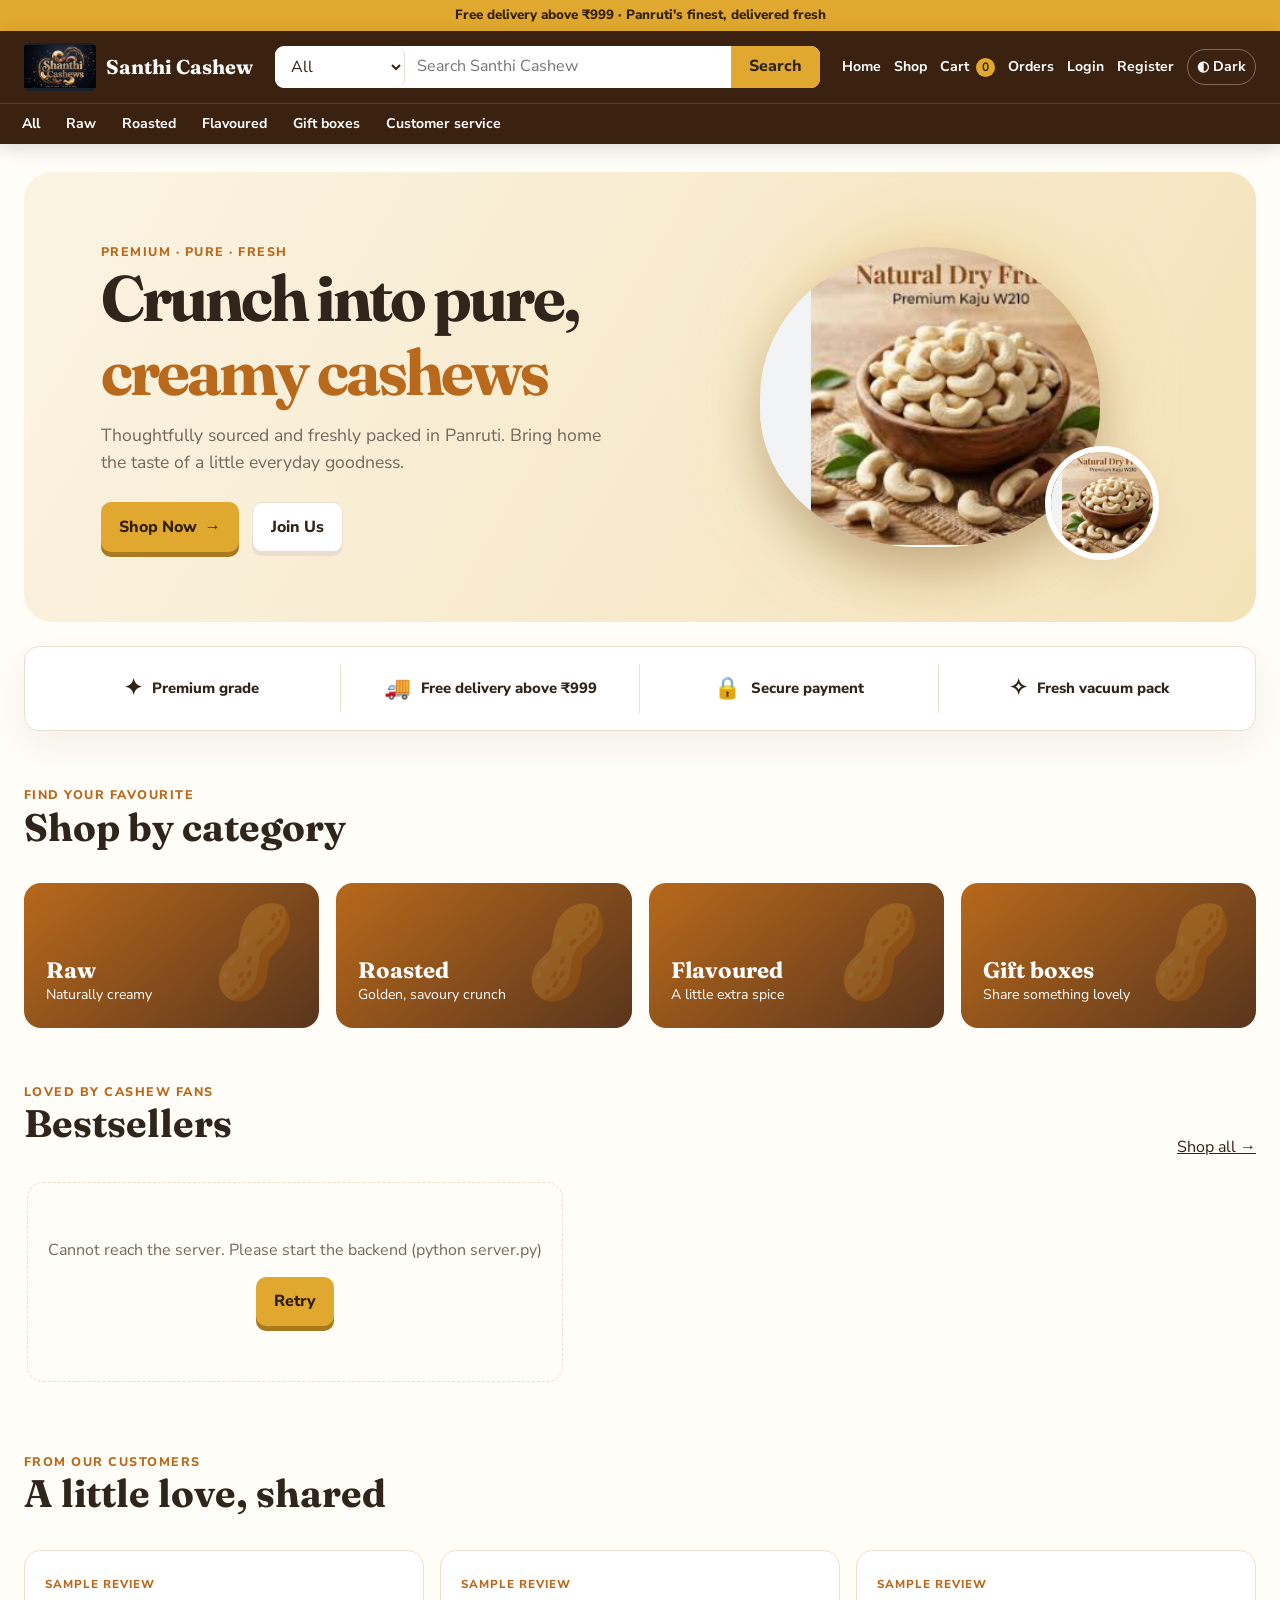
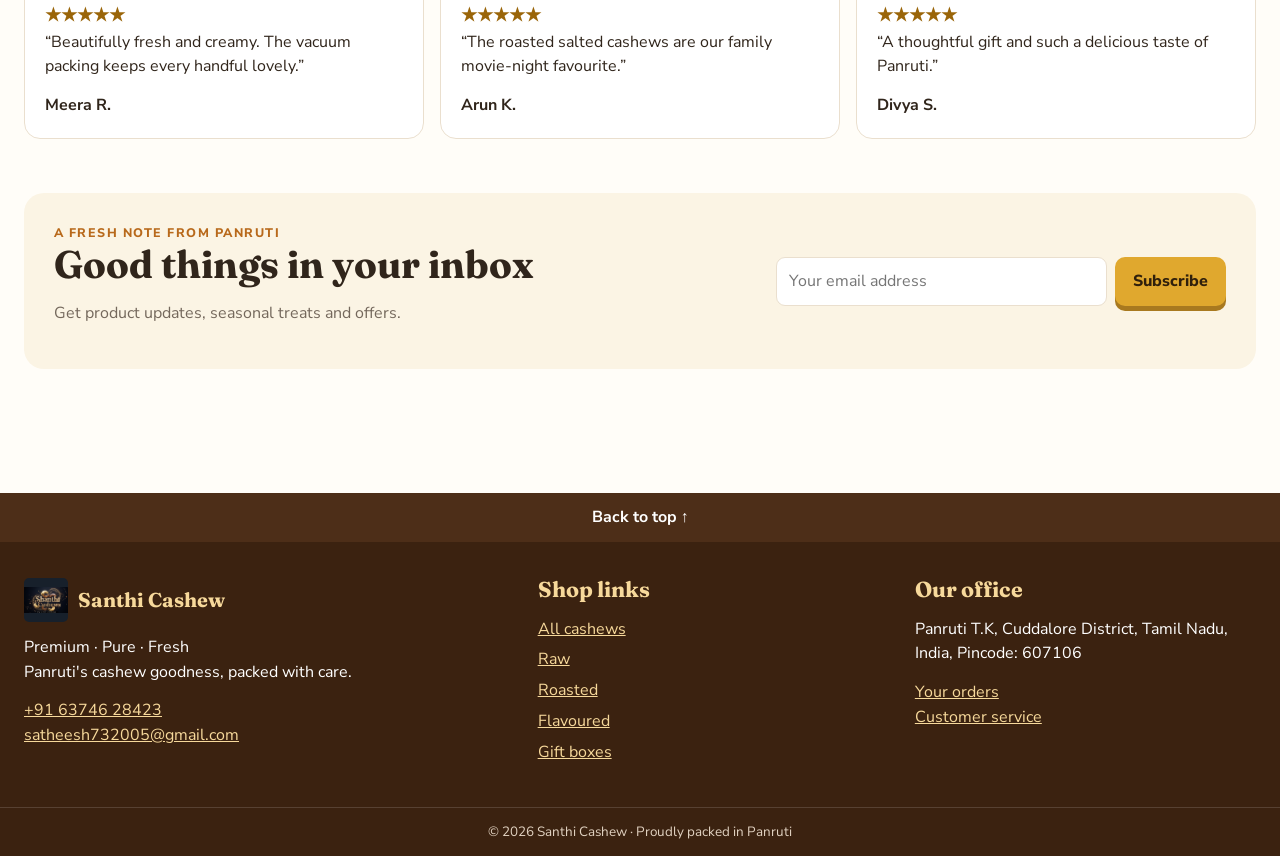
==== index.html @ 6d09b8a4 "first commit" ====
<!DOCTYPE html>
<html lang="en">
<head>
  <meta charset="UTF-8">
  <meta name="viewport" content="width=device-width, initial-scale=1">
  <meta name="theme-color" content="#3b2210">
  <meta name="description" content="Shop premium, pure and fresh Panruti cashews at Santhi Cashew.">
  <title>Santhi Cashew | Premium · Pure · Fresh</title>
  <link rel="preconnect" href="https://fonts.googleapis.com">
  <link rel="preconnect" href="https://fonts.gstatic.com" crossorigin>
  <link href="https://fonts.googleapis.com/css2?family=Fraunces:opsz,wght@9..144,500;9..144,600;9..144,700&family=Nunito+Sans:wght@400;500;600;700;800&display=swap" rel="stylesheet">
  <style>
    :root{color-scheme:light;--gold:#e0a82e;--brown:#b8691b;--dark:#3b2210;--cream:#fbf4e4;--page:#fffdf8;--surface:#fff;--ink:#30251b;--muted:#74685c;--line:#eadfce;--green:#267346;--red:#b42318;--shadow:0 14px 40px #3b221010;--radius:18px}
    [data-theme="dark"]{color-scheme:dark;--cream:#241b14;--page:#171310;--surface:#211b16;--ink:#f8efe2;--muted:#c0b3a5;--line:#40352b;--shadow:0 14px 40px #0005;--green:#75c994;--red:#ff8076}
    *{box-sizing:border-box}html{scroll-behavior:smooth;scroll-padding-top:120px}body{margin:0;background:var(--page);color:var(--ink);font:16px/1.55 "Nunito Sans",Arial,sans-serif;transition:background .25s,color .25s}button,input,select,textarea{font:inherit}button,a{touch-action:manipulation}a{color:inherit}button{color:inherit}.skip-link{position:fixed;z-index:1000;top:8px;left:8px;padding:12px 18px;background:var(--surface);transform:translateY(-150%)}.skip-link:focus{transform:none}.announcement{padding:5px 16px;text-align:center;background:var(--gold);color:#30200c;font-size:.84rem;font-weight:800}.site-header{position:sticky;top:0;z-index:20;background:var(--dark);color:white;box-shadow:0 5px 18px #0002}.header-main{max-width:1440px;margin:auto;padding:12px 24px;display:grid;grid-template-columns:auto minmax(220px,1fr) auto;gap:22px;align-items:center}.brand{display:flex;align-items:center;gap:10px;text-decoration:none;font-family:Fraunces,Georgia,serif;font-size:1.25rem;font-weight:700;white-space:nowrap}    .brand img{width:72px;height:48px;object-fit:contain;border-radius:5px;background:#17202b}.searchbar{display:flex;min-width:0;height:42px;border-radius:9px;overflow:hidden;background:white;color:#30251b}.searchbar select,.searchbar input{border:0;padding:0 12px;min-width:0;background:white;color:#30251b}.searchbar select{max-width:130px;border-right:1px solid #e8dfd3}.searchbar input{flex:1;outline:0}.searchbar button{border:0;background:var(--gold);padding:0 18px;font-weight:800;cursor:pointer}.header-links{display:flex;align-items:center;justify-content:flex-end;gap:13px;flex-wrap:wrap}.header-links a,.theme-toggle{color:white;text-decoration:none;font-size:.88rem;font-weight:700;white-space:nowrap}.header-links a:hover,.category-strip a:hover{color:#ffd778}.cart-link{position:relative}.cart-count{display:inline-grid;place-items:center;min-width:19px;height:19px;padding:0 5px;border-radius:20px;background:var(--gold);color:var(--dark);font-size:.75rem;margin-left:3px}.theme-toggle{border:1px solid #ffffff55;border-radius:999px;background:transparent;padding:6px 9px;cursor:pointer}.category-strip{display:flex;gap:26px;overflow:auto;padding:9px max(22px,calc((100% - 1390px)/2));white-space:nowrap;border-top:1px solid #ffffff20}.category-strip a{text-decoration:none;font-size:.88rem;font-weight:700}.mobile-search{display:none}main{max-width:1440px;margin:auto;padding:28px 24px 70px}.page{display:none;animation:pageIn .45s ease both}.page.active{display:block}@keyframes pageIn{from{opacity:0;transform:perspective(1000px) rotateX(-3deg) translateY(12px)}to{opacity:1;transform:none}}h1,h2,h3,h4{font-family:Fraunces,Georgia,serif;line-height:1.15;margin:0 0 14px}h1{font-size:clamp(2.5rem,5vw,4.8rem);letter-spacing:-.045em}h2{font-size:clamp(1.8rem,3vw,2.6rem)}h3{font-size:1.35rem}p{margin:0 0 14px}.muted{color:var(--muted)}.eyebrow{color:var(--brown);font-weight:800;letter-spacing:.12em;text-transform:uppercase;font-size:.78rem}.btn{display:inline-flex;justify-content:center;align-items:center;gap:8px;border:0;border-radius:10px;padding:12px 18px;background:var(--gold);color:#30200c;text-decoration:none;font-weight:800;cursor:pointer;box-shadow:0 5px 0 #a8791f;transition:transform .15s,box-shadow .15s}.btn:hover{filter:brightness(1.04);transform:translateY(-2px)}.btn:active{transform:translateY(4px);box-shadow:0 1px 0 #a8791f}.btn.secondary{background:var(--surface);color:var(--ink);border:1px solid var(--line);box-shadow:0 4px 0 var(--line)}.btn.dark{background:var(--dark);color:#fff;box-shadow:0 5px 0 #1c1008}.btn.danger{background:#f8dfdc;color:#8d1b14;box-shadow:0 4px 0 #d8aaa4}.btn:disabled{opacity:.48;cursor:not-allowed;transform:none}.hero{position:relative;min-height:450px;overflow:hidden;display:grid;grid-template-columns:1.05fr .95fr;align-items:center;gap:28px;padding:52px clamp(24px,6vw,84px);border-radius:28px;background:linear-gradient(120deg,var(--cream),color-mix(in srgb,var(--gold) 24%,var(--cream)));isolation:isolate}.hero-copy{position:relative;z-index:2;max-width:620px}.hero-copy h1 span{color:var(--brown)}.hero-copy p{max-width:500px;font-size:1.1rem;color:var(--muted)}.hero-actions{display:flex;gap:13px;flex-wrap:wrap;margin-top:25px}.hero-art{height:340px;position:relative;display:grid;place-items:center;perspective:850px}.hero-glow{position:absolute;width:290px;height:290px;border-radius:50%;background:#e0a82e66;filter:blur(50px)}.hero-bowl{position:relative;width:min(340px,83%);height:300px;object-fit:cover;border-radius:50% 50% 46% 46%;box-shadow:0 25px 45px #3b22103b;transform-style:preserve-3d;animation:sway 6s ease-in-out infinite;transition:transform .2s}.hero-small{position:absolute;right:4%;bottom:2%;width:114px;height:114px;object-fit:cover;border:6px solid var(--surface);border-radius:50%;box-shadow:var(--shadow);animation:float 4s ease-in-out infinite}.image-fallback{background:radial-gradient(circle at 35% 35%,#ffe8a5,#c47b2d 65%,#7b421a);display:grid;place-items:center;color:#fff8e8;font-size:3rem}.hero-bowl.image-fallback:after{content:"🥜"}.hero-small.image-fallback:after{content:"W180";font-size:1.2rem;font-weight:800}.brand img.image-fallback{background:#f7e7c9}.brand img.image-fallback:after{content:"SC";font-size:1rem;color:var(--dark)}@keyframes sway{0%,100%{transform:rotateY(-8deg) rotateX(2deg) translateY(0)}50%{transform:rotateY(8deg) rotateX(-2deg) translateY(-8px)}}@keyframes float{50%{transform:translateY(-12px) rotate(5deg)}}.features{display:grid;grid-template-columns:repeat(4,1fr);margin:24px 0 52px;padding:17px;background:var(--surface);border:1px solid var(--line);border-radius:15px;box-shadow:var(--shadow)}.feature{display:flex;align-items:center;justify-content:center;gap:10px;padding:8px;border-right:1px solid var(--line);font-size:.93rem;font-weight:800}.feature:last-child{border:0}.feature span:first-child{font-size:1.35rem}.section{margin:54px 0}.section-heading{display:flex;align-items:end;justify-content:space-between;gap:16px;margin-bottom:20px}.section-heading p{margin:0;color:var(--muted)}.category-tiles{display:grid;grid-template-columns:repeat(4,1fr);gap:17px}.category-tile{min-height:145px;display:flex;flex-direction:column;justify-content:end;padding:22px;border-radius:17px;text-decoration:none;color:white;background:linear-gradient(140deg,#b8691b,#59351d);overflow:hidden;position:relative;transition:transform .2s}.category-tile:before{content:"🥜";position:absolute;right:14px;top:8px;font-size:5rem;opacity:.23;transform:rotate(-20deg)}.category-tile:hover{transform:translateY(-4px)}.category-tile strong{font:700 1.4rem Fraunces,Georgia,serif}.category-tile span{font-size:.88rem}.product-row{display:flex;gap:17px;overflow:auto;scroll-snap-type:x mandatory;padding:3px 3px 16px}.product-row .product-card{flex:0 0 250px;scroll-snap-align:start}.product-grid{display:grid;grid-template-columns:repeat(3,minmax(0,1fr));gap:18px}.product-card{background:var(--surface);border:1px solid var(--line);border-radius:16px;overflow:hidden;box-shadow:var(--shadow);transition:transform .2s;transform-style:preserve-3d}.product-card:hover{z-index:1}.product-photo{width:100%;height:200px;object-fit:cover;display:block;background:var(--cream);transition:transform .4s}.product-card:hover .product-photo{transform:scale(1.055)}.product-photo.image-fallback{object-fit:contain}.product-photo.image-fallback:after{content:"🥜";font-size:4rem}.product-card .card-body{padding:14px}.tagline{display:flex;justify-content:space-between;gap:8px;margin-bottom:9px}.tag{display:inline-block;border-radius:99px;padding:3px 9px;background:var(--cream);color:var(--brown);font-size:.75rem;font-weight:800}.rating{color:#9a6509;font-weight:800;font-size:.9rem}.product-card h3{font-size:1.15rem;margin:8px 0}.price-line{font-weight:800;font-size:1.16rem}.mrp{color:var(--muted);font-size:.88rem;text-decoration:line-through;font-weight:500;margin-left:5px}.discount{color:var(--green);font-size:.82rem;font-weight:800;margin-left:4px}.delivery-note,.stock-note{font-size:.82rem;margin:5px 0;color:var(--muted)}.stock-low{color:#ac4a12;font-weight:800}.stock-out{color:var(--red);font-weight:800}.card-actions{display:flex;gap:8px;margin-top:12px}.card-actions .btn{flex:1;padding:10px 8px;font-size:.9rem}.reviews{display:grid;grid-template-columns:repeat(3,1fr);gap:16px}.review{padding:20px;border:1px solid var(--line);background:var(--surface);border-radius:16px}.review .rating{font-size:1.1rem}.sample-label{display:inline-block;margin-bottom:9px;color:var(--brown);font-size:.72rem;font-weight:800;letter-spacing:.09em;text-transform:uppercase}.newsletter{display:flex;align-items:center;justify-content:space-between;gap:25px;padding:30px;border-radius:20px;background:var(--cream)}.newsletter form{display:flex;gap:8px;width:min(450px,100%)}input,select,textarea{border:1px solid var(--line);border-radius:9px;padding:11px 12px;background:var(--surface);color:var(--ink);width:100%}input:focus,select:focus,textarea:focus,button:focus-visible,a:focus-visible{outline:3px solid var(--gold);outline-offset:3px}input[aria-invalid="true"],select[aria-invalid="true"],textarea[aria-invalid="true"]{border-color:var(--red)}.site-footer{background:var(--dark);color:#fff}.back-top{display:block;text-align:center;padding:12px;background:#4d2e18;color:white;text-decoration:none;font-weight:700}.footer-inner{max-width:1440px;margin:auto;padding:36px 24px;display:grid;grid-template-columns:1.4fr 1fr 1fr;gap:36px}.footer-inner a{color:#f7d99b}.footer-inner .brand{margin-bottom:13px}.footer-inner .brand img{width:44px;height:44px}.footer-inner h3{color:#f7d99b}.footer-inner ul{list-style:none;padding:0;margin:0}.footer-inner li{margin:6px 0}.copyright{text-align:center;border-top:1px solid #ffffff24;padding:14px;color:#e1d2c1;font-size:.84rem}.shop-toolbar{display:grid;grid-template-columns:1fr auto;gap:14px;align-items:center;margin-bottom:17px}.shop-controls{display:flex;gap:9px}.shop-controls input{max-width:420px}.shop-controls select{width:auto;min-width:175px}.shop-chips{display:flex;gap:8px;overflow:auto;margin:8px 0 20px}.chip{border:1px solid var(--line);border-radius:99px;padding:7px 15px;background:var(--surface);cursor:pointer;white-space:nowrap}.chip.active{background:var(--dark);color:#fff;border-color:var(--dark)}.shop-layout{display:grid;grid-template-columns:220px 1fr;gap:22px}.filters{padding:17px;border:1px solid var(--line);border-radius:14px;background:var(--surface);align-self:start}.filters h3{font-size:1.1rem}.filter-group{padding:12px 0;border-top:1px solid var(--line)}.filter-group label{display:flex;align-items:center;gap:8px;margin:7px 0;font-size:.91rem}.filter-group input{width:auto;accent-color:var(--brown)}.result-count{color:var(--muted);font-size:.9rem;margin-bottom:12px}.empty-state{text-align:center;padding:55px 20px;border:1px dashed var(--line);border-radius:16px;color:var(--muted)}    .hero-art:hover .hero-bowl{animation-play-state:paused}
    .page-title{margin-bottom:24px}.cart-layout,.checkout-layout{display:grid;grid-template-columns:minmax(0,1fr) 340px;gap:23px;align-items:start}.cart-items{display:grid;gap:12px}.cart-item{display:grid;grid-template-columns:105px minmax(0,1fr) auto;gap:16px;align-items:center;padding:14px;background:var(--surface);border:1px solid var(--line);border-radius:14px}.cart-item img{width:105px;height:90px;object-fit:cover;border-radius:10px;background:var(--cream)}.cart-item h3{font-size:1.1rem;margin:0 0 4px}.qty-control{display:inline-flex;align-items:center;gap:12px;margin-top:7px}.qty-control button{width:30px;height:30px;border:1px solid var(--line);border-radius:8px;background:var(--surface);cursor:pointer}.remove-link{display:block;border:0;background:none;color:var(--red);text-decoration:underline;cursor:pointer;padding:5px 0}.summary-card,.form-card{padding:21px;background:var(--surface);border:1px solid var(--line);border-radius:16px;box-shadow:var(--shadow)}.summary-card{position:sticky;top:145px}.summary-card h2,.form-card h2{font-size:1.45rem}.summary-row{display:flex;justify-content:space-between;gap:12px;margin:11px 0}.summary-total{border-top:1px solid var(--line);padding-top:14px;margin-top:15px;font-size:1.15rem;font-weight:800}.summary-card .btn{width:100%;margin-top:12px}.free-hint{color:var(--green);font-weight:700;font-size:.9rem}.form-grid{display:grid;grid-template-columns:1fr 1fr;gap:13px}.field{margin-bottom:12px}.field.full{grid-column:1/-1}.field label{display:block;margin-bottom:5px;font-weight:800;font-size:.9rem}.field-error{display:block;min-height:1.1em;color:var(--red);font-size:.82rem}.check-field{display:flex;gap:9px;align-items:flex-start}.check-field input{width:auto;margin-top:5px}.payment-options{display:grid;gap:9px;margin:8px 0 16px}.payment-option{display:flex;gap:10px;padding:12px;border:1px solid var(--line);border-radius:11px;cursor:pointer}.payment-option input{width:auto}.payment-detail{margin:0 0 13px}.note-box{padding:11px;border-radius:10px;background:var(--cream);font-size:.9rem}.auth-wrap{display:grid;place-items:center;min-height:480px;perspective:1000px}.auth-card{width:min(550px,100%);animation:flipIn .65s cubic-bezier(.2,.8,.3,1) both}@keyframes flipIn{from{opacity:0;transform:rotateY(-12deg) translateY(16px)}to{opacity:1;transform:none}}.auth-card .form-card{padding:clamp(20px,5vw,36px)}.auth-card .btn{width:100%}.order-card{margin:15px 0;padding:21px;background:var(--surface);border:1px solid var(--line);border-radius:16px}.order-head{display:flex;justify-content:space-between;gap:18px;flex-wrap:wrap}.order-progress{display:flex;justify-content:space-between;gap:5px;position:relative;margin:24px 0}.stage{flex:1;text-align:center;color:var(--muted);font-size:.75rem;position:relative}.stage:before{content:"";display:block;width:20px;height:20px;margin:0 auto 7px;border-radius:50%;background:var(--line);border:3px solid var(--surface);box-shadow:0 0 0 1px var(--line);position:relative;z-index:1}.stage.done{color:var(--green);font-weight:800}.stage.done:before{background:var(--green);box-shadow:0 0 0 1px var(--green)}.success-box{text-align:center;max-width:680px;margin:35px auto;padding:40px 24px;border-radius:24px;background:var(--cream)}.success-icon{display:grid;place-items:center;margin:0 auto 20px;width:74px;height:74px;border-radius:50%;background:#d6f1dc;color:#176536;font-size:2.3rem}.toast-region{position:fixed;right:20px;bottom:20px;z-index:100;display:grid;gap:9px;width:min(370px,calc(100% - 40px))}.toast{padding:13px 17px;border-radius:12px;background:var(--dark);color:white;box-shadow:var(--shadow);animation:toastIn .2s ease}.toast.error{background:#8d1b14}@keyframes toastIn{from{opacity:0;transform:translateY(8px)}to{opacity:1;transform:none}}dialog{width:min(760px,calc(100% - 28px));max-height:min(90vh,900px);padding:0;border:0;border-radius:18px;background:var(--surface);color:var(--ink);box-shadow:0 20px 80px #0006}dialog::backdrop{background:#1e130db3;backdrop-filter:blur(3px)}.modal-head{position:sticky;top:0;z-index:1;display:flex;justify-content:space-between;align-items:center;padding:16px 20px;background:var(--surface);border-bottom:1px solid var(--line)}.modal-head h2{margin:0;font-size:1.35rem}.icon-btn{width:38px;height:38px;border:1px solid var(--line);border-radius:50%;background:var(--surface);cursor:pointer;font-size:1.25rem}.modal-content{padding:20px}.modal-product{display:grid;grid-template-columns:1fr 1fr;gap:23px}.modal-product img{width:100%;height:300px;object-fit:cover;border-radius:13px;background:var(--cream)}.size-options{display:flex;gap:8px;flex-wrap:wrap}.size-option{display:flex;gap:6px;align-items:center;padding:8px 10px;border:1px solid var(--line);border-radius:9px;cursor:pointer}.size-option input{width:auto}.details-table{width:100%;border-collapse:collapse;margin:15px 0;font-size:.9rem}.details-table th,.details-table td{text-align:left;vertical-align:top;padding:8px;border-bottom:1px solid var(--line)}.details-table th{width:35%;color:var(--muted)}.modal-actions{display:flex;gap:10px}.modal-actions .btn{flex:1}.no-results{grid-column:1/-1}.reveal{opacity:0;transform:translateY(18px);transition:opacity .55s,transform .55s}.reveal.visible{opacity:1;transform:none}
    @media(max-width:1050px){.header-main{grid-template-columns:auto 1fr;gap:10px}.searchbar{grid-column:1/-1;grid-row:2}.header-links{gap:10px}.hero{min-height:410px}.product-grid{grid-template-columns:repeat(2,minmax(0,1fr))}.footer-inner{grid-template-columns:1fr 1fr}.footer-inner>div:first-child{grid-column:1/-1}}
    @media(max-width:680px){html{scroll-padding-top:160px}.announcement{font-size:.78rem}.header-main{padding:9px 13px;grid-template-columns:1fr auto}.brand{font-size:1.08rem}.brand img{width:39px;height:39px}.header-links{gap:11px}.header-links a{font-size:.78rem}.header-links a:nth-of-type(1),.header-links a:nth-of-type(4),.header-links a:nth-of-type(5){display:none}.theme-toggle{font-size:.8rem;padding:5px 7px}.searchbar select{max-width:97px;padding:0 7px;font-size:.82rem}.searchbar button{padding:0 12px}.category-strip{gap:20px;padding:8px 14px}main{padding:18px 14px 48px}.hero{grid-template-columns:1fr;gap:8px;padding:32px 23px 19px;text-align:center}.hero-copy p{margin-left:auto;margin-right:auto}.hero-actions{justify-content:center}.hero-art{height:260px}.hero-bowl{height:235px;width:min(290px,82%)}.hero-small{width:88px;height:88px;right:7%;bottom:0}.features{grid-template-columns:1fr 1fr;padding:9px;margin:18px 0 38px}.feature{justify-content:flex-start;border-right:0;border-bottom:1px solid var(--line);padding:11px;font-size:.82rem}.feature:nth-child(odd){border-right:1px solid var(--line)}.feature:nth-last-child(-n+2){border-bottom:0}.section{margin:39px 0}.category-tiles{grid-template-columns:1fr 1fr;gap:10px}.category-tile{min-height:120px;padding:15px}.category-tile strong{font-size:1.18rem}.product-grid{grid-template-columns:1fr 1fr;gap:10px}.product-card .card-body{padding:10px}.product-photo{height:145px}.product-card h3{font-size:1rem}.price-line{font-size:1rem}.card-actions{flex-direction:column;gap:7px}.card-actions .btn{width:100%;padding:9px 5px}.reviews{grid-template-columns:1fr}.newsletter{display:block;padding:22px}.newsletter form{margin-top:16px}.newsletter form .btn{padding:10px}.footer-inner{grid-template-columns:1fr;gap:24px;padding:28px 17px}.footer-inner>div:first-child{grid-column:auto}.shop-toolbar{grid-template-columns:1fr}.shop-controls{width:100%}.shop-controls input{min-width:0}.shop-controls select{min-width:122px}.shop-layout{grid-template-columns:1fr;gap:12px}.filters{display:grid;grid-template-columns:1fr 1fr;gap:5px;padding:12px}.filters>h3{grid-column:1/-1}.filter-group{padding:8px 0}.filter-group label{font-size:.82rem}.cart-layout,.checkout-layout{grid-template-columns:1fr}.summary-card{position:static}.cart-item{grid-template-columns:76px minmax(0,1fr);gap:10px;padding:10px}.cart-item img{width:76px;height:76px}.cart-item>.item-total{grid-column:2}.form-grid{grid-template-columns:1fr;gap:5px}.field.full{grid-column:auto}.modal-product{grid-template-columns:1fr;gap:13px}.modal-product img{height:220px}.modal-content{padding:14px}.order-progress{overflow:auto}.stage{min-width:65px;font-size:.67rem}.order-card{padding:14px}.section-heading{align-items:start;flex-direction:column}.hero h1{font-size:2.65rem}}
    @media(max-width:370px){.product-grid{grid-template-columns:1fr}.product-photo{height:190px}.header-links{gap:7px}.brand{font-size:.98rem}.cart-link{font-size:.72rem!important}}
    @media(prefers-reduced-motion:reduce){*,*:before,*:after{scroll-behavior:auto!important;animation:none!important;transition:none!important}.reveal{opacity:1;transform:none}}
  </style>
  <style>.sr-only{position:absolute;width:1px;height:1px;padding:0;margin:-1px;overflow:hidden;clip:rect(0,0,0,0);white-space:nowrap;border:0}@media(max-width:1050px){.brand img,.footer-inner .brand img{width:72px;height:48px}}@media(max-width:680px){.brand img,.footer-inner .brand img{width:60px;height:40px}}</style>
</head>
<body>
  <a class="skip-link" href="#main">Skip to content</a>
  <div class="announcement">Free delivery above ₹999 <span aria-hidden="true">·</span> Panruti's finest, delivered fresh</div>
  <header class="site-header">
    <div class="header-main">
      <a class="brand" href="#/" aria-label="Santhi Cashew home"><img src="images/logo.png" alt="Santhi Cashew logo"><span>Santhi Cashew</span></a>
      <form class="searchbar" id="global-search" role="search">
        <label class="sr-only" for="search-category">Search category</label>
        <select id="search-category" aria-label="Search category"><option value="All">All</option><option>Raw</option><option>Roasted</option><option>Flavoured</option><option>Gift</option></select>
        <label class="sr-only" for="search-query">Search cashews</label>
        <input id="search-query" type="search" placeholder="Search Santhi Cashew">
        <button type="submit">Search</button>
      </form>
      <nav class="header-links" aria-label="Main navigation">
        <a href="#/">Home</a><a href="#/shop">Shop</a><a class="cart-link" href="#/cart">Cart <span class="cart-count" id="cart-count" aria-label="0 items in cart">0</span></a><a href="#/orders">Orders</a><a href="#/login">Login</a><a href="#/register">Register</a><button class="theme-toggle" id="theme-toggle" type="button" aria-label="Switch color theme">◐ Theme</button>
      </nav>
    </div>
    <nav class="category-strip" aria-label="Shop categories"><a href="#/shop">All</a><a href="#/shop?category=Raw">Raw</a><a href="#/shop?category=Roasted">Roasted</a><a href="#/shop?category=Flavoured">Flavoured</a><a href="#/shop?category=Gift">Gift boxes</a><a href="#/service">Customer service</a></nav>
  </header>
  <main id="main">
    <section class="page" id="page-home" aria-labelledby="hero-title">
      <div class="hero">
        <div class="hero-copy"><div class="eyebrow">Premium · Pure · Fresh</div><h1 id="hero-title">Crunch into pure, <span>creamy cashews</span></h1><p>Thoughtfully sourced and freshly packed in Panruti. Bring home the taste of a little everyday goodness.</p><div class="hero-actions"><a class="btn" href="#/shop">Shop Now <span aria-hidden="true">→</span></a><a class="btn secondary" href="#/register">Join Us</a></div></div>
        <div class="hero-art" id="hero-art"><div class="hero-glow"></div><img class="hero-bowl" src="images/cashew-bowl.png" alt="A bowl of creamy premium cashews"><img class="hero-small" src="images/cashew-bowl.png" alt="Premium Panruti cashews"></div>
      </div>
      <div class="features reveal" aria-label="Shopping benefits"><div class="feature"><span aria-hidden="true">✦</span>Premium grade</div><div class="feature"><span aria-hidden="true">🚚</span>Free delivery above ₹999</div><div class="feature"><span aria-hidden="true">🔒</span>Secure payment</div><div class="feature"><span aria-hidden="true">✧</span>Fresh vacuum pack</div></div>
      <section class="section reveal"><div class="section-heading"><div><div class="eyebrow">Find your favourite</div><h2>Shop by category</h2></div></div><div class="category-tiles"><a class="category-tile" href="#/shop?category=Raw"><strong>Raw</strong><span>Naturally creamy</span></a><a class="category-tile" href="#/shop?category=Roasted"><strong>Roasted</strong><span>Golden, savoury crunch</span></a><a class="category-tile" href="#/shop?category=Flavoured"><strong>Flavoured</strong><span>A little extra spice</span></a><a class="category-tile" href="#/shop?category=Gift"><strong>Gift boxes</strong><span>Share something lovely</span></a></div></section>
      <section class="section reveal"><div class="section-heading"><div><div class="eyebrow">Loved by cashew fans</div><h2>Bestsellers</h2></div><a href="#/shop">Shop all →</a></div><div class="product-row" id="bestsellers"></div></section>
      <section class="section reveal"><div class="section-heading"><div><div class="eyebrow">From our customers</div><h2>A little love, shared</h2></div></div><div class="reviews"><article class="review"><span class="sample-label">Sample review</span><div class="rating">★★★★★</div><p>“Beautifully fresh and creamy. The vacuum packing keeps every handful lovely.”</p><strong>Meera R.</strong></article><article class="review"><span class="sample-label">Sample review</span><div class="rating">★★★★★</div><p>“The roasted salted cashews are our family movie-night favourite.”</p><strong>Arun K.</strong></article><article class="review"><span class="sample-label">Sample review</span><div class="rating">★★★★★</div><p>“A thoughtful gift and such a delicious taste of Panruti.”</p><strong>Divya S.</strong></article></div></section>
      <section class="section newsletter reveal"><div><div class="eyebrow">A fresh note from Panruti</div><h2>Good things in your inbox</h2><p class="muted">Get product updates, seasonal treats and offers.</p></div><form id="newsletter-form" novalidate><label class="sr-only" for="newsletter-email">Your email address</label><input type="email" id="newsletter-email" placeholder="Your email address" autocomplete="email" required><button class="btn" type="submit">Subscribe</button></form></section>
    </section>
    <section class="page" id="page-shop" aria-labelledby="shop-title"><div class="page-title"><div class="eyebrow">From our Panruti pantry</div><h1 id="shop-title">Shop all cashews</h1><p class="muted">Premium picks, packed fresh and delivered to your door.</p></div><div class="shop-toolbar"><div class="shop-controls"><label class="sr-only" for="shop-search">Search products</label><input type="search" id="shop-search" placeholder="Search products..."><label class="sr-only" for="shop-sort">Sort products</label><select id="shop-sort"><option value="featured">Featured</option><option value="low">Price: low to high</option><option value="high">Price: high to low</option><option value="name">Name: A–Z</option></select></div></div><div class="shop-chips" id="shop-chips" aria-label="Filter by category"></div><div class="shop-layout"><aside class="filters" aria-label="Product filters"><h3>Filter by</h3><div class="filter-group"><strong>Grade</strong><label><input type="checkbox" name="grade" value="W180"> W180</label><label><input type="checkbox" name="grade" value="W240"> W240</label><label><input type="checkbox" name="grade" value="W320"> W320</label><label><input type="checkbox" name="grade" value="Broken"> Broken</label></div><div class="filter-group"><strong>250 g price</strong><label><input type="radio" name="price" value="all" checked> Any price</label><label><input type="radio" name="price" value="under"> Under ₹250</label><label><input type="radio" name="price" value="middle"> ₹250–300</label><label><input type="radio" name="price" value="over"> Over ₹300</label></div></aside><div><div class="result-count" id="result-count" aria-live="polite"></div><div class="product-grid" id="shop-products"></div></div></div></section>
    <section class="page" id="page-cart" aria-labelledby="cart-title"><div class="page-title"><div class="eyebrow">Your picks, all in one place</div><h1 id="cart-title">Your cart</h1></div><div class="cart-layout"><div class="cart-items" id="cart-items"></div><aside class="summary-card" id="cart-summary"></aside></div></section>
    <section class="page" id="page-checkout" aria-labelledby="checkout-title"><div class="page-title"><div class="eyebrow">Almost yours</div><h1 id="checkout-title">Checkout</h1></div><div class="checkout-layout"><form class="form-card" id="checkout-form" novalidate><h2>Delivery details</h2><div class="form-grid" id="checkout-fields"></div><h2>Payment method</h2><div class="payment-options"><label class="payment-option"><input type="radio" name="payment" value="COD" checked> <span><strong>Cash on delivery</strong><br><small>Pay when your order arrives</small></span></label><label class="payment-option"><input type="radio" name="payment" value="UPI"> <span><strong>UPI</strong><br><small>Pay using a UPI ID</small></span></label><label class="payment-option"><input type="radio" name="payment" value="CARD"> <span><strong>Card</strong><br><small>Secure Razorpay checkout</small></span></label></div><div id="payment-extra"></div><button class="btn" type="submit">Place order</button></form><aside class="summary-card" id="checkout-summary"></aside></div></section>
    <section class="page" id="page-success" aria-labelledby="success-title"><div class="success-box"><div class="success-icon" aria-hidden="true">✓</div><div class="eyebrow">Thank you for choosing local</div><h1 id="success-title">Order placed!</h1><p id="success-message"></p><p id="success-payment" class="muted"></p><a class="btn" href="#/orders">Track your order</a> <a class="btn secondary" href="#/shop">Keep shopping</a></div></section>
    <section class="page" id="page-orders" aria-labelledby="orders-title"><div class="page-title"><div class="eyebrow">Your Santhi Cashew orders</div><h1 id="orders-title">Your orders</h1></div><div id="orders-list"></div></section>
    <section class="page" id="page-login" aria-labelledby="login-title"><div class="auth-wrap"><div class="auth-card"><form class="form-card" id="login-form" novalidate><div class="eyebrow">Welcome back</div><h1 id="login-title">Login</h1><p class="muted">Sign in to see your orders and details.</p><div class="field"><label for="login-identity">Email or mobile</label><input id="login-identity" name="identity" autocomplete="username" required><span class="field-error"></span></div><div class="field"><label for="login-password">Password</label><input id="login-password" name="password" type="password" autocomplete="current-password" required><span class="field-error"></span></div><div class="field check-field"><input type="checkbox" id="remember-me"><label for="remember-me">Remember me</label></div><button class="btn" type="submit">Login</button><p class="muted" style="margin-top:16px;text-align:center">New here? <a href="#/register">Create an account</a></p></form></div></div></section>
    <section class="page" id="page-register" aria-labelledby="register-title"><div class="auth-wrap"><div class="auth-card"><form class="form-card" id="register-form" novalidate><div class="eyebrow">Join the Santhi family</div><h1 id="register-title">Create account</h1><p class="muted">A few details, then a little Panruti goodness.</p><div class="form-grid"><div class="field full"><label for="reg-name">Full name</label><input id="reg-name" name="name" autocomplete="name" required minlength="3"><span class="field-error"></span></div><div class="field"><label for="reg-mobile">Mobile</label><input id="reg-mobile" name="mobile" inputmode="numeric" autocomplete="tel" required maxlength="10"><span class="field-error"></span></div><div class="field"><label for="reg-email">Email</label><input id="reg-email" name="email" type="email" autocomplete="email" required><span class="field-error"></span></div><div class="field"><label for="reg-password">Password</label><input id="reg-password" name="password" type="password" autocomplete="new-password" required minlength="8"><span class="field-error"></span></div><div class="field"><label for="reg-confirm">Confirm password</label><input id="reg-confirm" name="confirm" type="password" autocomplete="new-password" required><span class="field-error"></span></div><div class="field full"><label for="reg-address">Address</label><textarea id="reg-address" name="address" autocomplete="street-address" rows="2" required></textarea><span class="field-error"></span></div><div class="field"><label for="reg-city">City</label><input id="reg-city" name="city" autocomplete="address-level2" required><span class="field-error"></span></div><div class="field"><label for="reg-pincode">Pincode</label><input id="reg-pincode" name="pincode" inputmode="numeric" autocomplete="postal-code" maxlength="6" required><span class="field-error"></span></div><div class="field full"><label for="reg-state">State</label><select id="reg-state" name="state" autocomplete="address-level1" required><option value="">Choose your state</option><option>Andhra Pradesh</option><option>Karnataka</option><option>Kerala</option><option>Maharashtra</option><option>Puducherry</option><option>Tamil Nadu</option><option>Telangana</option><option>Other</option></select><span class="field-error"></span></div><div class="field full check-field"><input id="reg-terms" name="terms" type="checkbox" required><label for="reg-terms">I agree to the terms and privacy policy.</label><span class="field-error"></span></div></div><button class="btn" type="submit">Create account</button><p class="muted" style="margin-top:16px;text-align:center">Already a member? <a href="#/login">Login</a></p></form></div></div></section>
    <section class="page" id="page-service" aria-labelledby="service-title"><div class="page-title"><div class="eyebrow">We're happy to help</div><h1 id="service-title">Customer service</h1><p>Questions about a product or order? Get in touch with our Panruti team.</p><p><strong>Phone:</strong> <a href="tel:+916374628423">+91 63746 28423</a></p><p><strong>Email:</strong> <a href="mailto:satheesh732005@gmail.com">satheesh732005@gmail.com</a></p><a class="btn" href="#/shop">Explore cashews</a></div></section>
  </main>
  <footer class="site-footer"><a class="back-top" href="#/">Back to top ↑</a><div class="footer-inner"><div><a class="brand" href="#/" aria-label="Santhi Cashew home"><img src="images/logo.png" alt=""><span>Santhi Cashew</span></a><p>Premium · Pure · Fresh<br>Panruti's cashew goodness, packed with care.</p><a href="tel:+916374628423">+91 63746 28423</a><br><a href="mailto:satheesh732005@gmail.com">satheesh732005@gmail.com</a></div><div><h3>Shop links</h3><ul><li><a href="#/shop">All cashews</a></li><li><a href="#/shop?category=Raw">Raw</a></li><li><a href="#/shop?category=Roasted">Roasted</a></li><li><a href="#/shop?category=Flavoured">Flavoured</a></li><li><a href="#/shop?category=Gift">Gift boxes</a></li></ul></div>  <div><h3>Our office</h3><p>Panruti T.K, Cuddalore District, Tamil Nadu, India, Pincode: 607106</p><a href="#/orders">Your orders</a><br><a href="#/service">Customer service</a></div></div><div class="copyright">© <span id="year"></span> Santhi Cashew · Proudly packed in Panruti</div></footer>
  <div class="toast-region" id="toast-region" aria-live="polite" aria-atomic="true"></div>
  <dialog id="product-dialog" aria-labelledby="modal-title"><div class="modal-head"><h2 id="modal-title">Product details</h2><button class="icon-btn" id="modal-close" type="button" aria-label="Close product details">×</button></div><div class="modal-content" id="modal-content"></div></dialog>
  <script>
    (() => {
      "use strict";
      const API_BASE="http://127.0.0.1:5000";
      let products=[];
      const stateOptions=["Andhra Pradesh","Karnataka","Kerala","Maharashtra","Puducherry","Tamil Nadu","Telangana","Other"];
      const $=(s,root=document)=>root.querySelector(s), $$=(s,root=document)=>Array.from(root.querySelectorAll(s));
      const storage={
        read(key,fallback){try{const value=localStorage.getItem(key);return value===null?fallback:JSON.parse(value)}catch(error){console.error("Could not read saved store data:",error);return fallback}},
        write(key,value){try{localStorage.setItem(key,JSON.stringify(value));return true}catch(error){console.error("Could not save store data:",error);toast("Your changes could not be saved on this device.",true);return false}},
        cart(){return this.read("santhi.cart",[])},
        saveCart(cart){return this.write("santhi.cart",cart)},
        user(){return this.read("santhi.user",null)},
        saveUser(user){return this.write("santhi.user",user)}
      };
      const cachedUser=storage.user();if(cachedUser&&Object.hasOwn(cachedUser,"password")){delete cachedUser.password;storage.saveUser(cachedUser)}
      function authToken(){return sessionStorage.getItem("santhi.token")||localStorage.getItem("santhi.token")}
      async function apiRequest(path,options={}){const headers={"Content-Type":"application/json",...(options.headers||{})},token=authToken();if(token)headers.Authorization=`Bearer ${token}`;let response;try{response=await fetch(`${API_BASE}${path}`,{...options,headers})}catch(error){const failure=new Error("Cannot reach the server. Please start the backend (python server.py)");failure.unreachable=true;throw failure}let result;try{result=await response.json()}catch(error){throw new Error("The store server returned an invalid response.")}if(!response.ok){const details=result.errors?Object.values(result.errors).join(" "):"",failure=new Error([result.message||"The store server could not complete this request.",details].filter(Boolean).join(" "));failure.errors=result.errors||{};throw failure}return result}
      function saveAuthSession(result,remember=false){sessionStorage.removeItem("santhi.token");localStorage.removeItem("santhi.token");(remember?localStorage:sessionStorage).setItem("santhi.token",result.token);storage.saveUser(result.user)}
      let activeCategory="All", modalProduct=null;
      const themeToggle=$("#theme-toggle");
      function setTheme(theme){document.documentElement.dataset.theme=theme;themeToggle.setAttribute("aria-label",`Switch to ${theme==="dark"?"light":"dark"} mode`);themeToggle.textContent=theme==="dark"?"☀ Light":"◐ Dark";try{localStorage.setItem("santhi.theme",theme)}catch(error){console.error("Could not save theme preference:",error)}}
      let savedTheme;try{savedTheme=localStorage.getItem("santhi.theme")}catch(error){console.error("Could not read theme preference:",error)}
      setTheme(savedTheme|| (matchMedia("(prefers-color-scheme: dark)").matches?"dark":"light"));
      themeToggle.addEventListener("click",()=>setTheme(document.documentElement.dataset.theme==="dark"?"light":"dark"));
      function toast(message,error=false){const el=document.createElement("div");el.className=`toast${error?" error":""}`;el.setAttribute("role",error?"alert":"status");el.textContent=message;$("#toast-region").append(el);setTimeout(()=>el.remove(),3600)}
      function imagePath(product){return product.image?new URL(product.image,API_BASE).href:"images/cashew-bowl.png"}
      function money(amount){return `₹${Number(amount).toLocaleString("en-IN")}`}
      function stockMessage(product){return product.stock===0?'<span class="stock-out">Out of stock</span>':product.stock<=10?`<span class="stock-low">Only ${product.stock} left</span>`:`<span class="muted">In stock</span>`}
      function productCard(product){const price=product.prices["250 g"],mrp=Math.round(price*1.18),name=escapeHTML(product.name),category=escapeHTML(product.category),grade=escapeHTML(product.grade);return `<article class="product-card" data-product="${product.id}"><button class="product-open" type="button" data-open="${product.id}" aria-label="View ${name} details" style="display:block;width:100%;padding:0;border:0;background:none;cursor:pointer"><img class="product-photo" src="${escapeHTML(imagePath(product))}" alt="${name}"></button><div class="card-body"><div class="tagline"><span class="tag">${category} · ${grade}</span><span class="rating" aria-label="${product.rating} out of 5 stars">★ ${product.rating} <span class="muted">(${product.reviews})</span></span></div><h3>${name}</h3><div class="price-line">${money(price)} <span class="mrp">${money(mrp)}</span><span class="discount">15% off</span></div><div class="delivery-note">FREE delivery above ₹999</div><div class="stock-note">${stockMessage(product)}</div><div class="card-actions"><button class="btn" type="button" data-open="${product.id}" ${product.stock===0?"disabled":""}>${product.stock===0?"Sold out":"View details"}</button><button class="btn secondary" type="button" data-add="${product.id}" ${product.stock===0?"disabled":""}>Add</button></div></div></article>`}
      function updateCartBadge(){const count=storage.cart().reduce((sum,item)=>sum+item.qty,0),badge=$("#cart-count");badge.textContent=count;badge.setAttribute("aria-label",`${count} item${count===1?"":"s"} in cart`)}
      function addToCart(productId,size,qty=1){const product=products.find(item=>item.id===Number(productId));if(!product||product.stock===0)return;const cart=storage.cart(),existing=cart.find(item=>item.id===product.id&&item.size===size),totalSame=cart.filter(item=>item.id===product.id).reduce((sum,item)=>sum+item.qty,0);if(totalSame+qty>product.stock){toast(`Only ${product.stock} packs are currently available.`,true);return}if(existing)existing.qty+=qty;else cart.push({id:product.id,size,qty});if(storage.saveCart(cart)){updateCartBadge();const badge=$("#cart-count");badge.animate([{transform:"scale(1)"},{transform:"scale(1.55)"},{transform:"scale(1)"}],{duration:360});toast(`${product.name} added to your cart.`)}}
      function openProduct(productId){modalProduct=products.find(item=>item.id===Number(productId));if(!modalProduct)return;const product=modalProduct,price=product.prices["250 g"],sizes=["250 g","500 g","1 kg"].filter(size=>Object.hasOwn(product.prices,size));$("#modal-title").textContent=product.name;$("#modal-content").innerHTML=`<div class="modal-product"><img src="${escapeHTML(imagePath(product))}" alt="${escapeHTML(product.name)}"><div><div class="tagline"><span class="tag">${escapeHTML(product.category)} · ${escapeHTML(product.grade)}</span><span class="rating">★ ${product.rating} (${product.reviews} reviews)</span></div><h3>${escapeHTML(product.name)}</h3><div class="price-line" id="modal-price">${money(price)} <span class="mrp">${money(Math.round(price*1.18))}</span><span class="discount">15% off</span></div><p>${escapeHTML(product.description)}</p><p>${stockMessage(product)}</p><fieldset style="border:0;padding:0;margin:14px 0"><legend><strong>Choose pack size</strong></legend><div class="size-options">${sizes.map((size,index)=>{const value=product.prices[size];return `<label class="size-option"><input type="radio" name="product-size" value="${escapeHTML(size)}" data-price="${value}" ${index===0?"checked":""}><span>${escapeHTML(size)} · ${money(value)}</span></label>`}).join("")}</div></fieldset><table class="details-table"><tbody><tr><th>Description</th><td>${escapeHTML(product.description)}</td></tr><tr><th>Ingredients</th><td>${escapeHTML(product.ingredients)}</td></tr><tr><th>Best for</th><td>${escapeHTML(product.best)}</td></tr><tr><th>Nutrition / 100 g</th><td>553 kcal · Protein 18 g · Fat 44 g · Carbs 30 g · Fibre 3.3 g</td></tr><tr><th>Shelf life</th><td>${escapeHTML(product.shelfLife||"6 months from packing")}</td></tr><tr><th>Storage</th><td>${escapeHTML(product.storage||"Airtight container, cool and dry place")}</td></tr><tr><th>Packaging</th><td>${escapeHTML(product.packaging||"Vacuum-sealed pouch")}</td></tr><tr><th>Allergen</th><td>${escapeHTML(product.allergen||"Contains tree nuts")}</td></tr><tr><th>Origin</th><td>${escapeHTML(product.origin||"Panruti, Tamil Nadu")}</td></tr></tbody></table><div class="modal-actions"><button class="btn" id="modal-add" type="button" ${product.stock===0?"disabled":""}>Add to cart</button><button class="btn dark" id="modal-buy" type="button" ${product.stock===0?"disabled":""}>Buy now</button></div></div></div>`;
        $$('input[name="product-size"]',$("#modal-content")).forEach(input=>input.addEventListener("change",()=>{$("#modal-price").innerHTML=`${money(input.dataset.price)} <span class="mrp">${money(Math.round(input.dataset.price*1.18))}</span><span class="discount">15% off</span>`}));
        const selectedSize=()=>$('input[name="product-size"]:checked',$("#modal-content")).value;
        $("#modal-add").addEventListener("click",()=>addToCart(product.id,selectedSize()));
        $("#modal-buy").addEventListener("click",()=>{addToCart(product.id,selectedSize());if(storage.cart().some(item=>item.id===product.id))location.hash="#/checkout"});
        $("#product-dialog").showModal()}
      $("#modal-close").addEventListener("click",()=>$("#product-dialog").close());
      $("#product-dialog").addEventListener("keydown",event=>{if(event.key==="Escape"){event.preventDefault();$("#product-dialog").close()}});
      $("#product-dialog").addEventListener("click",event=>{if(event.target===$("#product-dialog"))$("#product-dialog").close()});
      $("#product-dialog").addEventListener("close",()=>{modalProduct=null});
      // Pointer tilt is only applied to mouse/trackpad cards; touch interaction stays native.
      function initCardTilt(root=document){if(matchMedia("(prefers-reduced-motion: reduce)").matches)return;$$(".product-card",root).forEach(card=>{card.addEventListener("pointermove",event=>{if(event.pointerType!=="mouse")return;const rect=card.getBoundingClientRect(),x=(event.clientX-rect.left)/rect.width-.5,y=(event.clientY-rect.top)/rect.height-.5;card.style.transform=`perspective(850px) rotateY(${x*6}deg) rotateX(${-y*5}deg) translateY(-2px)`});card.addEventListener("pointerleave",()=>card.style.transform="")})}
      function connectionErrorHTML(){return '<div class="empty-state"><p>Cannot reach the server. Please start the backend (python server.py)</p><button class="btn" type="button" data-retry-products>Retry</button></div>'}
      function populateHome(){const picks=[1,2,3,4].map(id=>products.find(p=>p.id===id)).filter(Boolean);$("#bestsellers").innerHTML=picks.length?picks.map(productCard).join(""):'<div class="empty-state">No products found.</div>';initCardTilt($("#bestsellers"))}
      function updateShop(){const query=$("#shop-search").value.trim().toLowerCase(),grades=$$('input[name="grade"]:checked').map(input=>input.value),priceFilter=$('input[name="price"]:checked').value;let shown=products.filter(product=>{const matchesCategory=activeCategory==="All"||product.category===activeCategory,matchesText=`${product.name} ${product.category} ${product.grade}`.toLowerCase().includes(query),matchesGrade=!grades.length||grades.includes(product.grade),price=product.prices["250 g"],matchesPrice=priceFilter==="all"||(priceFilter==="under"&&price<250)||(priceFilter==="middle"&&price>=250&&price<=300)||(priceFilter==="over"&&price>300);return matchesCategory&&matchesText&&matchesGrade&&matchesPrice});const sort=$("#shop-sort").value;if(sort==="low")shown.sort((a,b)=>a.prices["250 g"]-b.prices["250 g"]);if(sort==="high")shown.sort((a,b)=>b.prices["250 g"]-a.prices["250 g"]);if(sort==="name")shown.sort((a,b)=>a.name.localeCompare(b.name));$("#result-count").textContent=products.length?`Showing ${shown.length} of ${products.length} products`:"";$("#shop-products").innerHTML=shown.length?shown.map(productCard).join(""):products.length?'<div class="empty-state no-results">No cashews match those filters. Try changing your search.</div>':'<div class="empty-state no-results">No products found.</div>';initCardTilt($("#shop-products"));$("#shop-chips").innerHTML=["All","Raw","Roasted","Flavoured","Gift"].map(category=>`<button type="button" class="chip ${activeCategory===category?"active":""}" data-category="${category}" aria-pressed="${activeCategory===category}">${category==="Gift"?"Gift boxes":category}</button>`).join("")}
      $("#shop-search").addEventListener("input",updateShop);$("#shop-sort").addEventListener("change",updateShop);$$('input[name="grade"],input[name="price"]').forEach(input=>input.addEventListener("change",updateShop));
      function cartTotals(){const items=storage.cart().map(item=>({...item,product:products.find(product=>product.id===item.id)})).filter(item=>item.product);const subtotal=items.reduce((sum,item)=>sum+item.product.prices[item.size]*item.qty,0),delivery=subtotal===0||subtotal>=999?0:60;return{items,subtotal,delivery,total:subtotal+delivery}}
      function summaryHTML(totals,checkout=false){const hint=totals.subtotal>0&&totals.subtotal<999?`<p class="free-hint">Add ${money(999-totals.subtotal)} more for free delivery.</p>`:totals.subtotal>=999?'<p class="free-hint">Your delivery is free!</p>':"";return `<h2>${checkout?"Order summary":"Cart subtotal"}</h2><div class="summary-row"><span>Subtotal</span><strong>${money(totals.subtotal)}</strong></div><div class="summary-row"><span>Delivery</span><strong>${totals.delivery===0?"FREE":money(totals.delivery)}</strong></div>${hint}<div class="summary-row summary-total"><span>Total</span><strong>${money(totals.total)}</strong></div>${checkout?"":'<a class="btn" href="#/checkout">Proceed to checkout</a>'}`}
      function renderCart(){const totals=cartTotals(),container=$("#cart-items");if(!totals.items.length){container.innerHTML='<div class="empty-state"><h2>Your cart is waiting for something delicious.</h2><p>Add a fresh favourite from our Panruti pantry.</p><a class="btn" href="#/shop">Shop cashews</a></div>';$("#cart-summary").innerHTML=summaryHTML(totals);return}container.innerHTML=totals.items.map(item=>`<article class="cart-item"><img src="${imagePath(item.product)}" alt="${item.product.name}"><div><h3>${item.product.name}</h3><div class="muted">${item.size} · ${money(item.product.prices[item.size])} each</div><div class="qty-control"><button type="button" data-qty="${item.id}" data-size="${item.size}" data-delta="-1" aria-label="Decrease ${item.product.name} quantity">−</button><span aria-live="polite">${item.qty}</span><button type="button" data-qty="${item.id}" data-size="${item.size}" data-delta="1" aria-label="Increase ${item.product.name} quantity">+</button></div><button class="remove-link" type="button" data-remove="${item.id}" data-size="${item.size}">Remove</button></div><strong class="item-total">${money(item.product.prices[item.size]*item.qty)}</strong></article>`).join("");$("#cart-summary").innerHTML=summaryHTML(totals)}
      function cartChange(id,size,delta,remove=false){let cart=storage.cart();if(remove)cart=cart.filter(item=>!(item.id===Number(id)&&item.size===size));else{const item=cart.find(entry=>entry.id===Number(id)&&entry.size===size);if(!item)return;item.qty+=delta;if(item.qty<1)cart=cart.filter(entry=>entry!==item);else{const product=products.find(entry=>entry.id===Number(id)),same=cart.filter(entry=>entry.id===Number(id)).reduce((sum,entry)=>sum+entry.qty,0);if(same>product.stock){item.qty--;toast(`Only ${product.stock} packs are currently available.`,true)}}}storage.saveCart(cart);updateCartBadge();renderCart()}
      function field(id,label,type="text",value="",autocomplete="",required=true){return `<div class="field"><label for="${id}">${label}</label><input id="${id}" name="${id}" type="${type}" value="${escapeHTML(value)}" ${autocomplete?`autocomplete="${autocomplete}"`:""} ${required?"required":""}><span class="field-error"></span></div>`}
      function checkoutFields(){const user=storage.user()||{},container=$("#checkout-fields");container.innerHTML=field("co-name","Full name","text",user.name||"","name")+field("co-mobile","Mobile","tel",user.mobile||"","tel")+`<div class="field full"><label for="co-address">Address</label><textarea id="co-address" name="co-address" autocomplete="street-address" rows="2" required>${escapeHTML(user.address||"")}</textarea><span class="field-error"></span></div>`+field("co-city","City","text",user.city||"","address-level2")+field("co-pincode","Pincode","text",user.pincode||"","postal-code")+`<div class="field"><label for="co-state">State</label><select id="co-state" name="co-state" autocomplete="address-level1" required><option value="">Choose state</option>${stateOptions.map(state=>`<option ${user.state===state?"selected":""}>${state}</option>`).join("")}</select><span class="field-error"></span></div>`;$("#checkout-summary").innerHTML=summaryHTML(cartTotals(),true);updatePaymentExtra()}
      function updatePaymentExtra(){const method=$('input[name="payment"]:checked')?.value,extra=$("#payment-extra");if(method==="UPI")extra.innerHTML='<div class="field payment-detail"><label for="upi-id">UPI ID</label><input id="upi-id" name="upi-id" placeholder="name@bank" autocomplete="off" required><span class="field-error"></span></div>';else if(method==="Card")extra.innerHTML='<p class="note-box payment-detail">In live mode, card details are entered in Razorpay’s secure window. This demo never collects or stores card numbers.</p>';else extra.innerHTML=""}
      $$('input[name="payment"]').forEach(input=>input.addEventListener("change",updatePaymentExtra));
      function escapeHTML(value){return String(value??"").replace(/[&<>"']/g,char=>({"&":"&amp;","<":"&lt;",">":"&gt;",'"':"&quot;","'":"&#39;"}[char]))}
      function validateField(input,kind){let message="",value=input.type==="checkbox"?input.checked:input.value.trim();if(input.required&&!value)message=input.type==="checkbox"?"Please agree to continue.":"This field is required.";if(!message&&kind==="name"&&value.length<3)message="Please enter at least 3 characters.";if(!message&&kind==="mobile"&&!/^[6-9]\d{9}$/.test(value))message="Enter a 10-digit mobile number starting with 6–9.";if(!message&&kind==="email"&&!/^[^\s@]+@[^\s@]+\.[^\s@]+$/.test(value))message="Enter a valid email address.";if(!message&&kind==="password"&&value.length<8)message="Use at least 8 characters.";if(!message&&kind==="confirm"&&value!==$("#reg-password").value)message="Passwords do not match.";if(!message&&kind==="pincode"&&!/^\d{6}$/.test(value))message="Enter a 6-digit pincode.";if(!message&&kind==="upi"&&!/^[\w.-]+@[\w.-]+$/.test(value))message="Enter a UPI ID in name@bank format.";input.setAttribute("aria-invalid",message?"true":"false");const error=input.closest(".field")?.querySelector(".field-error");if(error)error.textContent=message;return !message}
      function fieldKind(input){if(input.id.includes("name"))return "name";if(input.id.includes("mobile"))return "mobile";if(input.type==="email")return "email";if(input.id.includes("password")&&!input.id.includes("confirm"))return "password";if(input.id==="reg-confirm")return "confirm";if(input.id.includes("pincode"))return "pincode";if(input.id==="upi-id")return "upi";return ""}
      function setupValidation(form){$$("input,textarea,select",form).forEach(input=>{const validate=()=>validateField(input,fieldKind(input));input.addEventListener("blur",validate);input.addEventListener("input",()=>{if(input.getAttribute("aria-invalid")==="true"||input.type==="checkbox")validate()});input.addEventListener("change",()=>{if(input.getAttribute("aria-invalid")==="true"||input.type==="checkbox")validate()})})}
      setupValidation($("#register-form"));setupValidation($("#login-form"));setupValidation($("#checkout-form"));
      function validateForm(form){let valid=true;const fields=$$("input[required],textarea[required],select[required]",form);fields.forEach(input=>{if(!validateField(input,fieldKind(input))&&valid){valid=false}});if(!valid){const first=fields.find(input=>input.getAttribute("aria-invalid")==="true");first?.focus()}return valid}
      function showServerFieldErrors(form,errors){const ids={name:"reg-name",mobile:"reg-mobile",email:"reg-email",password:"reg-password",confirmPassword:"reg-confirm",address:"reg-address",city:"reg-city",pincode:"reg-pincode",state:"reg-state",termsAccepted:"reg-terms"},invalid=[];Object.entries(errors||{}).forEach(([key,message])=>{const input=$("#"+ids[key],form);if(!input)return;input.setAttribute("aria-invalid","true");const error=input.closest(".field")?.querySelector(".field-error");if(error)error.textContent=message;invalid.push(input)});invalid[0]?.focus()}
      $("#register-form").addEventListener("submit",async event=>{event.preventDefault();const form=event.currentTarget;if(!validateForm(form))return;const user={name:$("#reg-name").value.trim(),mobile:$("#reg-mobile").value.trim(),email:$("#reg-email").value.trim().toLowerCase(),password:$("#reg-password").value,confirmPassword:$("#reg-confirm").value,address:$("#reg-address").value.trim(),city:$("#reg-city").value.trim(),pincode:$("#reg-pincode").value.trim(),state:$("#reg-state").value,termsAccepted:$("#reg-terms").checked};try{const result=await apiRequest("/api/auth/register",{method:"POST",body:JSON.stringify(user)});saveAuthSession(result);toast("Welcome to Santhi Cashew!");location.hash=storage.cart().length?"#/checkout":"#/shop"}catch(error){showServerFieldErrors(form,error.errors);toast(error.message,true)}});
      $("#login-form").addEventListener("submit",async event=>{event.preventDefault();const identity=$("#login-identity").value.trim(),password=$("#login-password").value;if(!validateForm(event.currentTarget))return;try{const result=await apiRequest("/api/auth/login",{method:"POST",body:JSON.stringify({identity,password,remember:$("#remember-me").checked})});saveAuthSession(result,$("#remember-me").checked);toast(`Welcome back, ${result.user.name.split(" ")[0]}!`);location.hash=storage.cart().length?"#/checkout":"#/orders"}catch(error){toast(error.message,true)}});
      async function loadRazorpay(){if(window.Razorpay)return;await new Promise((resolve,reject)=>{const script=document.createElement("script");script.src="https://checkout.razorpay.com/v1/checkout.js";script.onload=resolve;script.onerror=()=>reject(new Error("Secure payment checkout could not be loaded."));document.head.append(script)})}
      function showOrderSuccess(order){$("#success-message").textContent=`Your order number is ${order.number}. We'll get your cashews ready with care.`;$("#success-payment").textContent=order.paymentStatus;location.hash="#/success";refreshProductStock()}
      $("#checkout-form").addEventListener("submit",async event=>{event.preventDefault();const form=event.currentTarget,totals=cartTotals();if(!totals.items.length){toast("Add an item to your cart before checkout.",true);location.hash="#/shop";return}if(!authToken()){toast("Please log in before checkout.",true);location.hash="#/login";return}if(!validateForm(form))return;const method=$('input[name="payment"]:checked').value;if(method==="UPI"&&!validateField($("#upi-id"),"upi")){$("#upi-id").focus();return}const order={payment:method,upiId:method==="UPI"?$("#upi-id").value.trim():undefined,items:totals.items.map(item=>({id:item.id,size:item.size,qty:item.qty})),address:{name:$("#co-name").value.trim(),mobile:$("#co-mobile").value.trim(),address:$("#co-address").value.trim(),city:$("#co-city").value.trim(),pincode:$("#co-pincode").value.trim(),state:$("#co-state").value}};try{const result=await apiRequest("/api/orders",{method:"POST",body:JSON.stringify(order)});if(method==="COD"){storage.saveCart([]);updateCartBadge();showOrderSuccess(result);return}await loadRazorpay();const checkout=new Razorpay({...result.razorpay,handler:async payment=>{try{await apiRequest("/api/payments/verify",{method:"POST",body:JSON.stringify(payment)});storage.saveCart([]);updateCartBadge();showOrderSuccess({...result,paymentStatus:"Paid"})}catch(error){toast(error.message,true)}},modal:{ondismiss:()=>toast("Payment was not completed. Your order is saved as pending; cancel it from Orders to release stock.",true)}});checkout.on("payment.failed",()=>toast("Payment failed. Your pending order is available in Orders.",true));checkout.open()}catch(error){toast(error.message,true);if(error.message.includes("Authentication"))location.hash="#/login"}});
      $("#newsletter-form").addEventListener("submit",event=>{event.preventDefault();const input=$("#newsletter-email");if(!validateField(input,"email")){input.focus();return}toast("You're on the list. Thanks for joining us!");event.currentTarget.reset();input.removeAttribute("aria-invalid")});
      function renderOrders(orders){const host=$("#orders-list");if(!orders.length){host.innerHTML='<div class="empty-state"><h2>No orders just yet.</h2><p>Your next favourite could be a few clicks away.</p><a class="btn" href="#/shop">Shop now</a></div>';return}const stages=["Placed","Packed","Shipped","Out for delivery","Delivered"];host.innerHTML=orders.map(order=>`<article class="order-card"><div class="order-head"><div><div class="eyebrow">Order ${escapeHTML(order.number)}</div><strong>${new Date(order.date).toLocaleDateString("en-IN",{day:"numeric",month:"long",year:"numeric"})}</strong></div><div><strong>${money(order.total)}</strong><br><span class="muted">${escapeHTML(order.paymentStatus)}</span></div></div>${order.cancelled?'<p class="stock-out"><strong>Cancelled</strong></p>':`<div class="order-progress" aria-label="Order status: ${stages[order.status]}">${stages.map((stage,index)=>`<div class="stage ${index<=order.status?"done":""}">${stage}</div>`).join("")}</div>`}<div><strong>Items</strong><ul>${order.items.map(item=>{const product=products.find(p=>p.id===item.id);return `<li>${escapeHTML(item.name||product?.name||"Cashews")} · ${escapeHTML(item.size)} × ${item.qty}</li>`}).join("")}</ul><strong>Delivery address</strong><p>${escapeHTML(order.address.name)}, ${escapeHTML(order.address.address)}, ${escapeHTML(order.address.city)}, ${escapeHTML(order.address.state)} ${escapeHTML(order.address.pincode)} · ${escapeHTML(order.address.mobile)}</p></div><div class="card-actions">${order.status<=1&&!order.cancelled?`<button class="btn danger" type="button" data-cancel="${escapeHTML(order.number)}">Cancel order</button>`:""}</div></article>`).join("")}
      async function refreshProductStock(){try{const result=await apiRequest("/api/products");products=Array.isArray(result.products)?result.products:[];populateHome();updateShop()}catch(error){if(error.unreachable){if(!products.length){$("#bestsellers").innerHTML=connectionErrorHTML();$("#shop-products").innerHTML=connectionErrorHTML();$("#result-count").textContent=""}}else toast(error.message,true)}}
      async function loadOrders(){try{const result=await apiRequest("/api/orders");renderOrders(result.orders)}catch(error){toast(error.message,true);if(error.message.includes("Authentication")||error.message.includes("invalid or has expired"))location.hash="#/login"}}
      async function updateOrder(orderNumber,action){try{const result=await apiRequest(`/api/orders/${encodeURIComponent(orderNumber)}/cancel`,{method:"PATCH",body:"{}"});toast(result.refundStatus?"Order cancelled successfully. Refund pending.":"Order cancelled successfully.");await loadOrders();refreshProductStock()}catch(error){toast(error.message,true)}}
      function navigate(){const raw=location.hash.slice(1)||"/",parts=raw.split("?"),route=parts[0],params=new URLSearchParams(parts[1]||""),validRoutes=["/","/shop","/cart","/checkout","/success","/orders","/login","/register","/service"],path=validRoutes.includes(route)?route:"/",page=path==="/"? "home":path.slice(1);$$(".page").forEach(section=>{const active=section.id===`page-${page}`;section.classList.toggle("active",active);section.setAttribute("aria-hidden",String(!active))});if(page==="shop"){if(params.has("category"))activeCategory=params.get("category");updateShop()}if(page==="cart")renderCart();if(page==="checkout"){if(!cartTotals().items.length){location.hash="#/cart";return}if(!authToken()){location.hash="#/login";return}checkoutFields()}if(page==="orders"){if(authToken())loadOrders();else location.hash="#/login"}window.scrollTo(0,0)}
      window.addEventListener("hashchange",navigate);
      document.addEventListener("click",event=>{const retry=event.target.closest("[data-retry-products]"),open=event.target.closest("[data-open]"),add=event.target.closest("[data-add]"),chip=event.target.closest("[data-category]"),qty=event.target.closest("[data-qty]"),remove=event.target.closest("[data-remove]"),cancel=event.target.closest("[data-cancel]");if(retry)refreshProductStock();if(open)openProduct(open.dataset.open);if(add){const product=products.find(item=>item.id===Number(add.dataset.add));if(product)addToCart(product.id,"250 g")}if(chip){activeCategory=chip.dataset.category;updateShop()}if(qty)cartChange(qty.dataset.qty,qty.dataset.size,Number(qty.dataset.delta));if(remove)cartChange(remove.dataset.remove,remove.dataset.size,0,true);if(cancel)updateOrder(cancel.dataset.cancel,"cancel")});
      $("#global-search").addEventListener("submit",event=>{event.preventDefault();activeCategory=$("#search-category").value;location.hash=`/shop${activeCategory!=="All"?`?category=${encodeURIComponent(activeCategory)}`:""}`;$("#shop-search").value=$("#search-query").value;updateShop()});
      const heroArt=$("#hero-art");heroArt.addEventListener("pointermove",event=>{if(event.pointerType!=="mouse"||matchMedia("(prefers-reduced-motion: reduce)").matches)return;const rect=heroArt.getBoundingClientRect(),x=(event.clientX-rect.left)/rect.width-.5,y=(event.clientY-rect.top)/rect.height-.5;$(".hero-bowl",heroArt).style.transform=`rotateY(${x*18}deg) rotateX(${-y*12}deg)`});heroArt.addEventListener("pointerleave",()=>$(".hero-bowl",heroArt).style.transform="");
      document.addEventListener("error",event=>{const img=event.target;if(img instanceof HTMLImageElement){img.classList.add("image-fallback");img.removeAttribute("src");img.setAttribute("role","img");if(!img.alt)img.alt="Santhi Cashew"}},true);
      const observer=new IntersectionObserver(entries=>entries.forEach(entry=>{if(entry.isIntersecting){entry.target.classList.add("visible");observer.unobserve(entry.target)}}),{threshold:.12});$$(".reveal").forEach(el=>observer.observe(el));
      $("#year").textContent=new Date().getFullYear();populateHome();updateShop();updateCartBadge();navigate();refreshProductStock();
    })();
  </script>
</body>
</html>
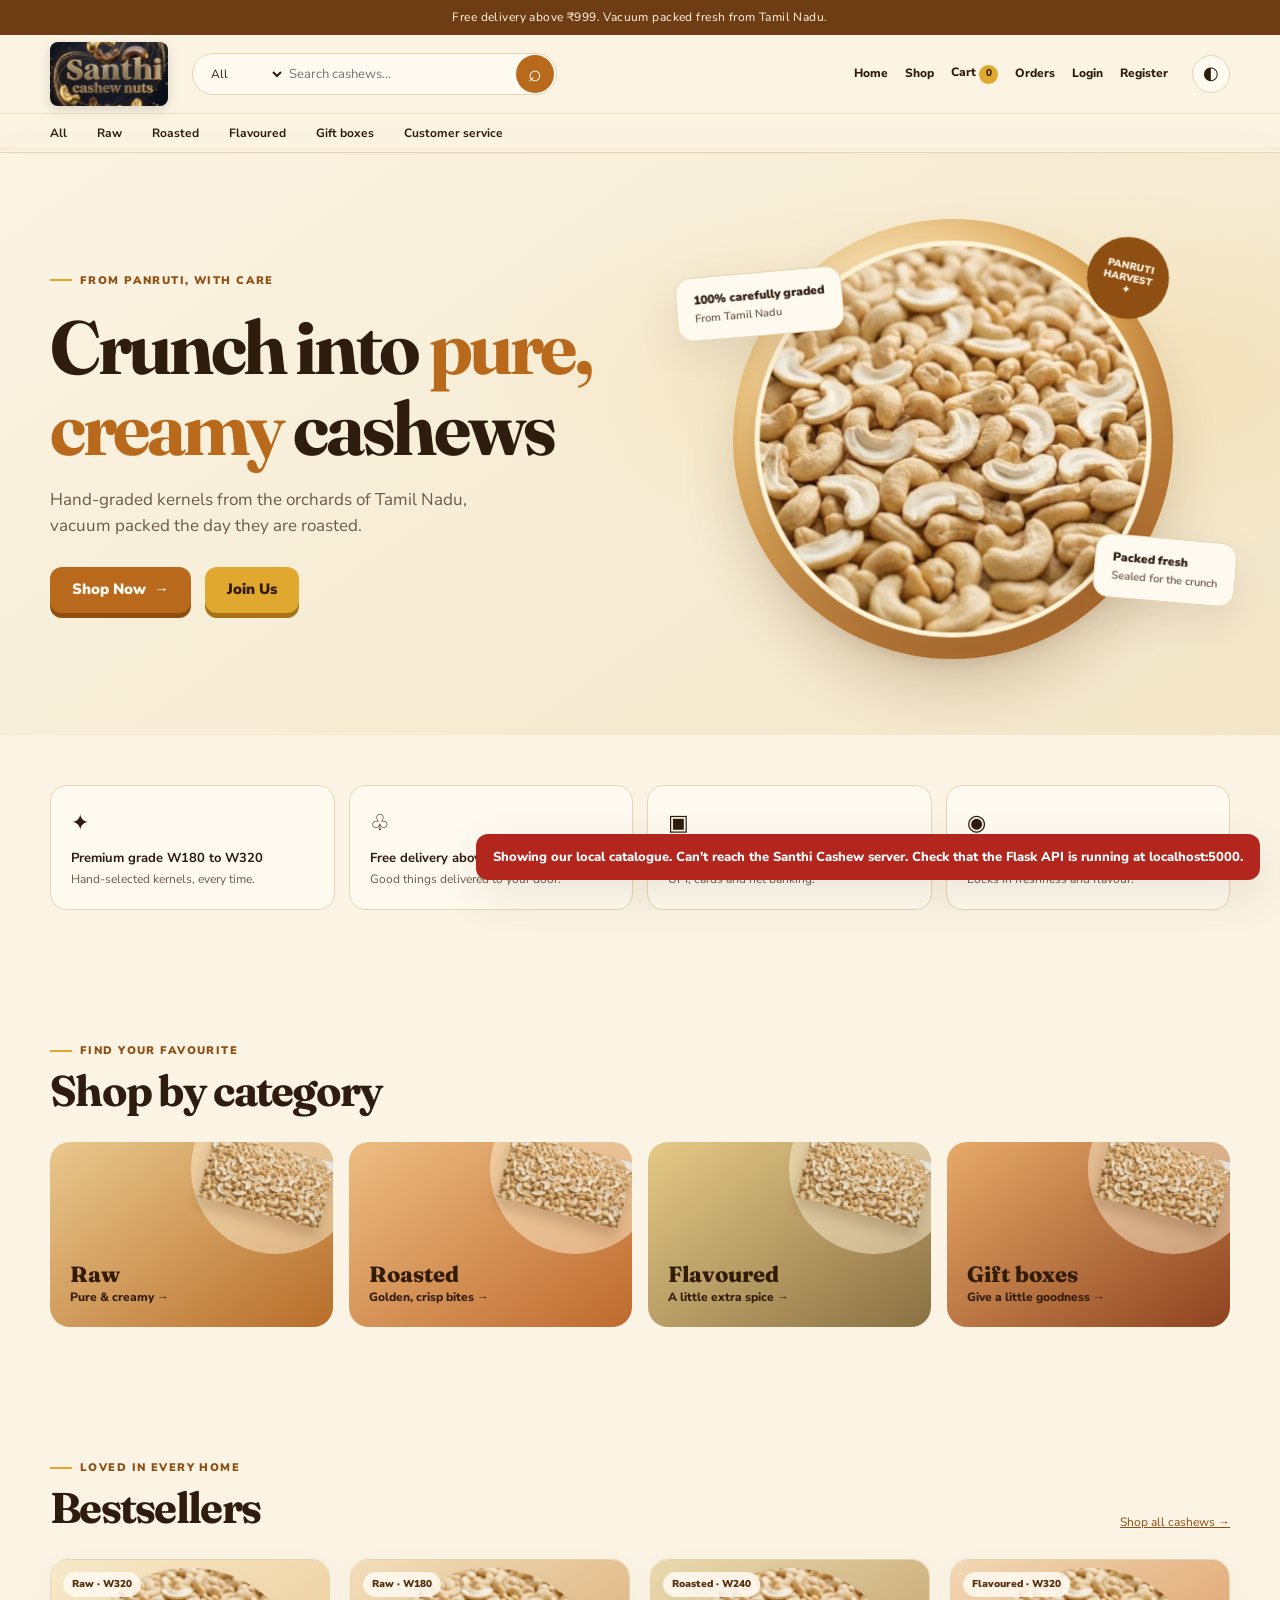
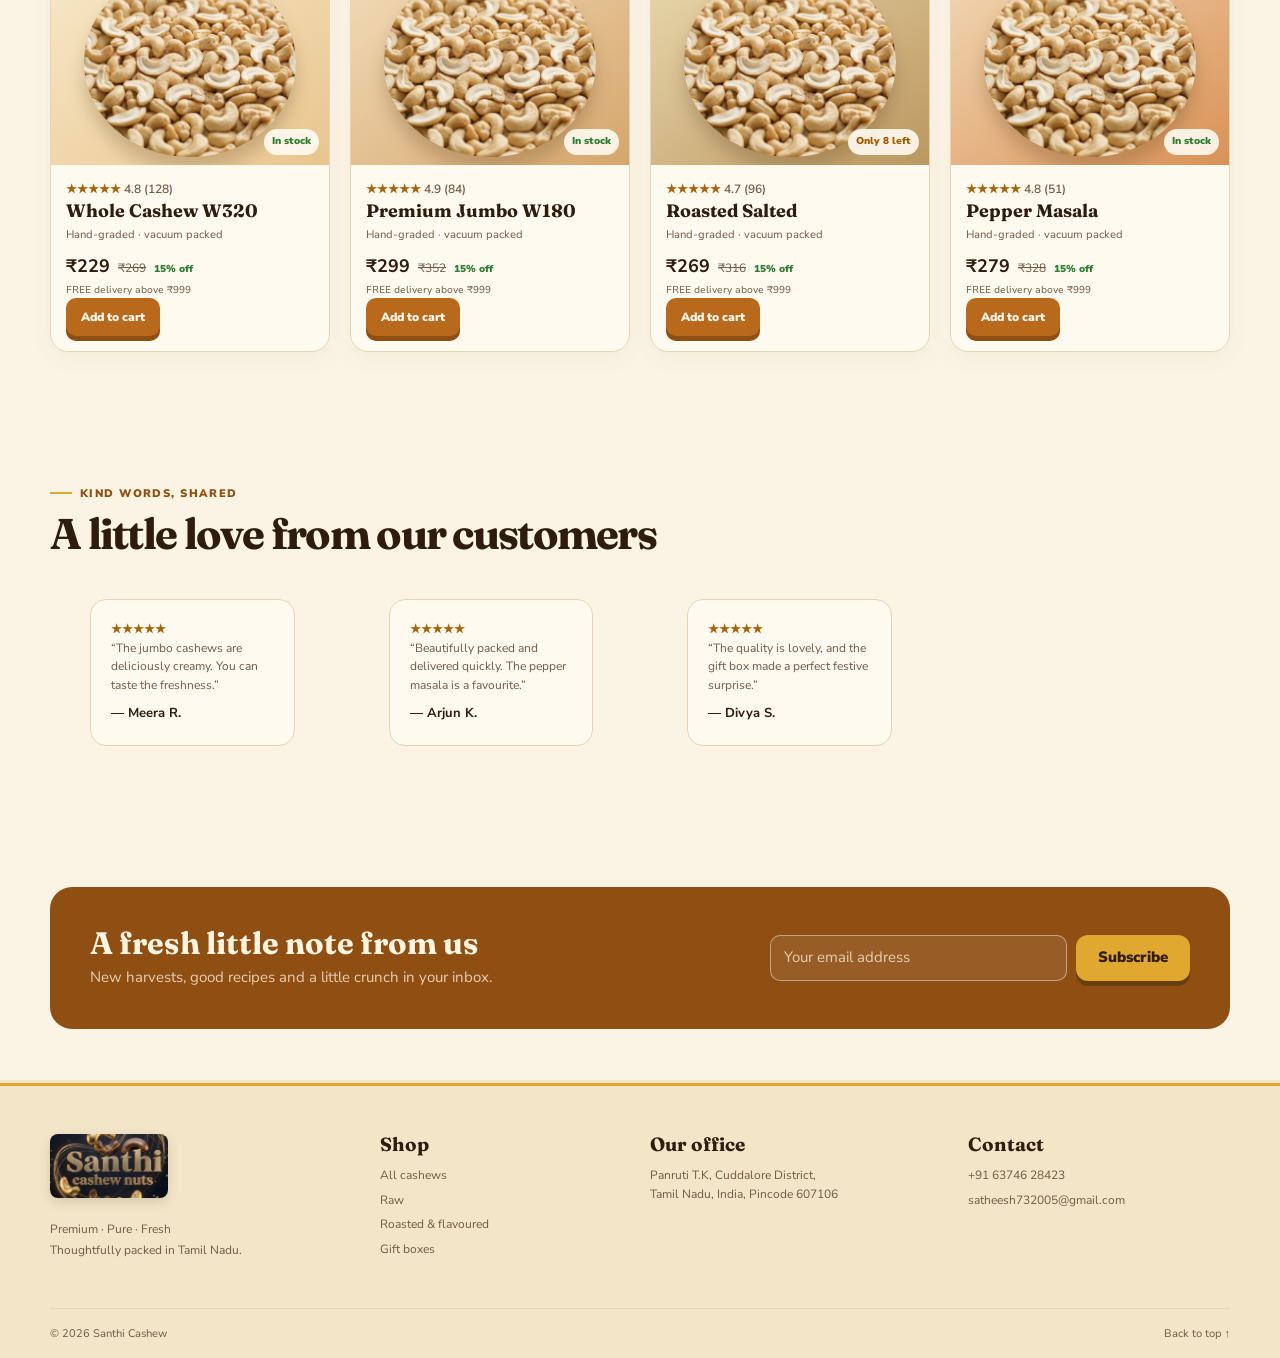
==== commit eb2bfc9a: "Update cashews website" ====
--- a/index.html
+++ b/index.html
@@ -1,151 +1,61 @@
-<!DOCTYPE html>
+<!doctype html>
 <html lang="en">
 <head>
-  <meta charset="UTF-8">
+  <meta charset="utf-8">
   <meta name="viewport" content="width=device-width, initial-scale=1">
-  <meta name="theme-color" content="#3b2210">
-  <meta name="description" content="Shop premium, pure and fresh Panruti cashews at Santhi Cashew.">
+  <meta name="theme-color" content="#fbf4e4">
+  <meta name="description" content="Premium, pure and fresh Panruti cashews from Santhi Cashew.">
   <title>Santhi Cashew | Premium · Pure · Fresh</title>
   <link rel="preconnect" href="https://fonts.googleapis.com">
   <link rel="preconnect" href="https://fonts.gstatic.com" crossorigin>
-  <link href="https://fonts.googleapis.com/css2?family=Fraunces:opsz,wght@9..144,500;9..144,600;9..144,700&family=Nunito+Sans:wght@400;500;600;700;800&display=swap" rel="stylesheet">
-  <style>
-    :root{color-scheme:light;--gold:#e0a82e;--brown:#b8691b;--dark:#3b2210;--cream:#fbf4e4;--page:#fffdf8;--surface:#fff;--ink:#30251b;--muted:#74685c;--line:#eadfce;--green:#267346;--red:#b42318;--shadow:0 14px 40px #3b221010;--radius:18px}
-    [data-theme="dark"]{color-scheme:dark;--cream:#241b14;--page:#171310;--surface:#211b16;--ink:#f8efe2;--muted:#c0b3a5;--line:#40352b;--shadow:0 14px 40px #0005;--green:#75c994;--red:#ff8076}
-    *{box-sizing:border-box}html{scroll-behavior:smooth;scroll-padding-top:120px}body{margin:0;background:var(--page);color:var(--ink);font:16px/1.55 "Nunito Sans",Arial,sans-serif;transition:background .25s,color .25s}button,input,select,textarea{font:inherit}button,a{touch-action:manipulation}a{color:inherit}button{color:inherit}.skip-link{position:fixed;z-index:1000;top:8px;left:8px;padding:12px 18px;background:var(--surface);transform:translateY(-150%)}.skip-link:focus{transform:none}.announcement{padding:5px 16px;text-align:center;background:var(--gold);color:#30200c;font-size:.84rem;font-weight:800}.site-header{position:sticky;top:0;z-index:20;background:var(--dark);color:white;box-shadow:0 5px 18px #0002}.header-main{max-width:1440px;margin:auto;padding:12px 24px;display:grid;grid-template-columns:auto minmax(220px,1fr) auto;gap:22px;align-items:center}.brand{display:flex;align-items:center;gap:10px;text-decoration:none;font-family:Fraunces,Georgia,serif;font-size:1.25rem;font-weight:700;white-space:nowrap}    .brand img{width:72px;height:48px;object-fit:contain;border-radius:5px;background:#17202b}.searchbar{display:flex;min-width:0;height:42px;border-radius:9px;overflow:hidden;background:white;color:#30251b}.searchbar select,.searchbar input{border:0;padding:0 12px;min-width:0;background:white;color:#30251b}.searchbar select{max-width:130px;border-right:1px solid #e8dfd3}.searchbar input{flex:1;outline:0}.searchbar button{border:0;background:var(--gold);padding:0 18px;font-weight:800;cursor:pointer}.header-links{display:flex;align-items:center;justify-content:flex-end;gap:13px;flex-wrap:wrap}.header-links a,.theme-toggle{color:white;text-decoration:none;font-size:.88rem;font-weight:700;white-space:nowrap}.header-links a:hover,.category-strip a:hover{color:#ffd778}.cart-link{position:relative}.cart-count{display:inline-grid;place-items:center;min-width:19px;height:19px;padding:0 5px;border-radius:20px;background:var(--gold);color:var(--dark);font-size:.75rem;margin-left:3px}.theme-toggle{border:1px solid #ffffff55;border-radius:999px;background:transparent;padding:6px 9px;cursor:pointer}.category-strip{display:flex;gap:26px;overflow:auto;padding:9px max(22px,calc((100% - 1390px)/2));white-space:nowrap;border-top:1px solid #ffffff20}.category-strip a{text-decoration:none;font-size:.88rem;font-weight:700}.mobile-search{display:none}main{max-width:1440px;margin:auto;padding:28px 24px 70px}.page{display:none;animation:pageIn .45s ease both}.page.active{display:block}@keyframes pageIn{from{opacity:0;transform:perspective(1000px) rotateX(-3deg) translateY(12px)}to{opacity:1;transform:none}}h1,h2,h3,h4{font-family:Fraunces,Georgia,serif;line-height:1.15;margin:0 0 14px}h1{font-size:clamp(2.5rem,5vw,4.8rem);letter-spacing:-.045em}h2{font-size:clamp(1.8rem,3vw,2.6rem)}h3{font-size:1.35rem}p{margin:0 0 14px}.muted{color:var(--muted)}.eyebrow{color:var(--brown);font-weight:800;letter-spacing:.12em;text-transform:uppercase;font-size:.78rem}.btn{display:inline-flex;justify-content:center;align-items:center;gap:8px;border:0;border-radius:10px;padding:12px 18px;background:var(--gold);color:#30200c;text-decoration:none;font-weight:800;cursor:pointer;box-shadow:0 5px 0 #a8791f;transition:transform .15s,box-shadow .15s}.btn:hover{filter:brightness(1.04);transform:translateY(-2px)}.btn:active{transform:translateY(4px);box-shadow:0 1px 0 #a8791f}.btn.secondary{background:var(--surface);color:var(--ink);border:1px solid var(--line);box-shadow:0 4px 0 var(--line)}.btn.dark{background:var(--dark);color:#fff;box-shadow:0 5px 0 #1c1008}.btn.danger{background:#f8dfdc;color:#8d1b14;box-shadow:0 4px 0 #d8aaa4}.btn:disabled{opacity:.48;cursor:not-allowed;transform:none}.hero{position:relative;min-height:450px;overflow:hidden;display:grid;grid-template-columns:1.05fr .95fr;align-items:center;gap:28px;padding:52px clamp(24px,6vw,84px);border-radius:28px;background:linear-gradient(120deg,var(--cream),color-mix(in srgb,var(--gold) 24%,var(--cream)));isolation:isolate}.hero-copy{position:relative;z-index:2;max-width:620px}.hero-copy h1 span{color:var(--brown)}.hero-copy p{max-width:500px;font-size:1.1rem;color:var(--muted)}.hero-actions{display:flex;gap:13px;flex-wrap:wrap;margin-top:25px}.hero-art{height:340px;position:relative;display:grid;place-items:center;perspective:850px}.hero-glow{position:absolute;width:290px;height:290px;border-radius:50%;background:#e0a82e66;filter:blur(50px)}.hero-bowl{position:relative;width:min(340px,83%);height:300px;object-fit:cover;border-radius:50% 50% 46% 46%;box-shadow:0 25px 45px #3b22103b;transform-style:preserve-3d;animation:sway 6s ease-in-out infinite;transition:transform .2s}.hero-small{position:absolute;right:4%;bottom:2%;width:114px;height:114px;object-fit:cover;border:6px solid var(--surface);border-radius:50%;box-shadow:var(--shadow);animation:float 4s ease-in-out infinite}.image-fallback{background:radial-gradient(circle at 35% 35%,#ffe8a5,#c47b2d 65%,#7b421a);display:grid;place-items:center;color:#fff8e8;font-size:3rem}.hero-bowl.image-fallback:after{content:"🥜"}.hero-small.image-fallback:after{content:"W180";font-size:1.2rem;font-weight:800}.brand img.image-fallback{background:#f7e7c9}.brand img.image-fallback:after{content:"SC";font-size:1rem;color:var(--dark)}@keyframes sway{0%,100%{transform:rotateY(-8deg) rotateX(2deg) translateY(0)}50%{transform:rotateY(8deg) rotateX(-2deg) translateY(-8px)}}@keyframes float{50%{transform:translateY(-12px) rotate(5deg)}}.features{display:grid;grid-template-columns:repeat(4,1fr);margin:24px 0 52px;padding:17px;background:var(--surface);border:1px solid var(--line);border-radius:15px;box-shadow:var(--shadow)}.feature{display:flex;align-items:center;justify-content:center;gap:10px;padding:8px;border-right:1px solid var(--line);font-size:.93rem;font-weight:800}.feature:last-child{border:0}.feature span:first-child{font-size:1.35rem}.section{margin:54px 0}.section-heading{display:flex;align-items:end;justify-content:space-between;gap:16px;margin-bottom:20px}.section-heading p{margin:0;color:var(--muted)}.category-tiles{display:grid;grid-template-columns:repeat(4,1fr);gap:17px}.category-tile{min-height:145px;display:flex;flex-direction:column;justify-content:end;padding:22px;border-radius:17px;text-decoration:none;color:white;background:linear-gradient(140deg,#b8691b,#59351d);overflow:hidden;position:relative;transition:transform .2s}.category-tile:before{content:"🥜";position:absolute;right:14px;top:8px;font-size:5rem;opacity:.23;transform:rotate(-20deg)}.category-tile:hover{transform:translateY(-4px)}.category-tile strong{font:700 1.4rem Fraunces,Georgia,serif}.category-tile span{font-size:.88rem}.product-row{display:flex;gap:17px;overflow:auto;scroll-snap-type:x mandatory;padding:3px 3px 16px}.product-row .product-card{flex:0 0 250px;scroll-snap-align:start}.product-grid{display:grid;grid-template-columns:repeat(3,minmax(0,1fr));gap:18px}.product-card{background:var(--surface);border:1px solid var(--line);border-radius:16px;overflow:hidden;box-shadow:var(--shadow);transition:transform .2s;transform-style:preserve-3d}.product-card:hover{z-index:1}.product-photo{width:100%;height:200px;object-fit:cover;display:block;background:var(--cream);transition:transform .4s}.product-card:hover .product-photo{transform:scale(1.055)}.product-photo.image-fallback{object-fit:contain}.product-photo.image-fallback:after{content:"🥜";font-size:4rem}.product-card .card-body{padding:14px}.tagline{display:flex;justify-content:space-between;gap:8px;margin-bottom:9px}.tag{display:inline-block;border-radius:99px;padding:3px 9px;background:var(--cream);color:var(--brown);font-size:.75rem;font-weight:800}.rating{color:#9a6509;font-weight:800;font-size:.9rem}.product-card h3{font-size:1.15rem;margin:8px 0}.price-line{font-weight:800;font-size:1.16rem}.mrp{color:var(--muted);font-size:.88rem;text-decoration:line-through;font-weight:500;margin-left:5px}.discount{color:var(--green);font-size:.82rem;font-weight:800;margin-left:4px}.delivery-note,.stock-note{font-size:.82rem;margin:5px 0;color:var(--muted)}.stock-low{color:#ac4a12;font-weight:800}.stock-out{color:var(--red);font-weight:800}.card-actions{display:flex;gap:8px;margin-top:12px}.card-actions .btn{flex:1;padding:10px 8px;font-size:.9rem}.reviews{display:grid;grid-template-columns:repeat(3,1fr);gap:16px}.review{padding:20px;border:1px solid var(--line);background:var(--surface);border-radius:16px}.review .rating{font-size:1.1rem}.sample-label{display:inline-block;margin-bottom:9px;color:var(--brown);font-size:.72rem;font-weight:800;letter-spacing:.09em;text-transform:uppercase}.newsletter{display:flex;align-items:center;justify-content:space-between;gap:25px;padding:30px;border-radius:20px;background:var(--cream)}.newsletter form{display:flex;gap:8px;width:min(450px,100%)}input,select,textarea{border:1px solid var(--line);border-radius:9px;padding:11px 12px;background:var(--surface);color:var(--ink);width:100%}input:focus,select:focus,textarea:focus,button:focus-visible,a:focus-visible{outline:3px solid var(--gold);outline-offset:3px}input[aria-invalid="true"],select[aria-invalid="true"],textarea[aria-invalid="true"]{border-color:var(--red)}.site-footer{background:var(--dark);color:#fff}.back-top{display:block;text-align:center;padding:12px;background:#4d2e18;color:white;text-decoration:none;font-weight:700}.footer-inner{max-width:1440px;margin:auto;padding:36px 24px;display:grid;grid-template-columns:1.4fr 1fr 1fr;gap:36px}.footer-inner a{color:#f7d99b}.footer-inner .brand{margin-bottom:13px}.footer-inner .brand img{width:44px;height:44px}.footer-inner h3{color:#f7d99b}.footer-inner ul{list-style:none;padding:0;margin:0}.footer-inner li{margin:6px 0}.copyright{text-align:center;border-top:1px solid #ffffff24;padding:14px;color:#e1d2c1;font-size:.84rem}.shop-toolbar{display:grid;grid-template-columns:1fr auto;gap:14px;align-items:center;margin-bottom:17px}.shop-controls{display:flex;gap:9px}.shop-controls input{max-width:420px}.shop-controls select{width:auto;min-width:175px}.shop-chips{display:flex;gap:8px;overflow:auto;margin:8px 0 20px}.chip{border:1px solid var(--line);border-radius:99px;padding:7px 15px;background:var(--surface);cursor:pointer;white-space:nowrap}.chip.active{background:var(--dark);color:#fff;border-color:var(--dark)}.shop-layout{display:grid;grid-template-columns:220px 1fr;gap:22px}.filters{padding:17px;border:1px solid var(--line);border-radius:14px;background:var(--surface);align-self:start}.filters h3{font-size:1.1rem}.filter-group{padding:12px 0;border-top:1px solid var(--line)}.filter-group label{display:flex;align-items:center;gap:8px;margin:7px 0;font-size:.91rem}.filter-group input{width:auto;accent-color:var(--brown)}.result-count{color:var(--muted);font-size:.9rem;margin-bottom:12px}.empty-state{text-align:center;padding:55px 20px;border:1px dashed var(--line);border-radius:16px;color:var(--muted)}    .hero-art:hover .hero-bowl{animation-play-state:paused}
-    .page-title{margin-bottom:24px}.cart-layout,.checkout-layout{display:grid;grid-template-columns:minmax(0,1fr) 340px;gap:23px;align-items:start}.cart-items{display:grid;gap:12px}.cart-item{display:grid;grid-template-columns:105px minmax(0,1fr) auto;gap:16px;align-items:center;padding:14px;background:var(--surface);border:1px solid var(--line);border-radius:14px}.cart-item img{width:105px;height:90px;object-fit:cover;border-radius:10px;background:var(--cream)}.cart-item h3{font-size:1.1rem;margin:0 0 4px}.qty-control{display:inline-flex;align-items:center;gap:12px;margin-top:7px}.qty-control button{width:30px;height:30px;border:1px solid var(--line);border-radius:8px;background:var(--surface);cursor:pointer}.remove-link{display:block;border:0;background:none;color:var(--red);text-decoration:underline;cursor:pointer;padding:5px 0}.summary-card,.form-card{padding:21px;background:var(--surface);border:1px solid var(--line);border-radius:16px;box-shadow:var(--shadow)}.summary-card{position:sticky;top:145px}.summary-card h2,.form-card h2{font-size:1.45rem}.summary-row{display:flex;justify-content:space-between;gap:12px;margin:11px 0}.summary-total{border-top:1px solid var(--line);padding-top:14px;margin-top:15px;font-size:1.15rem;font-weight:800}.summary-card .btn{width:100%;margin-top:12px}.free-hint{color:var(--green);font-weight:700;font-size:.9rem}.form-grid{display:grid;grid-template-columns:1fr 1fr;gap:13px}.field{margin-bottom:12px}.field.full{grid-column:1/-1}.field label{display:block;margin-bottom:5px;font-weight:800;font-size:.9rem}.field-error{display:block;min-height:1.1em;color:var(--red);font-size:.82rem}.check-field{display:flex;gap:9px;align-items:flex-start}.check-field input{width:auto;margin-top:5px}.payment-options{display:grid;gap:9px;margin:8px 0 16px}.payment-option{display:flex;gap:10px;padding:12px;border:1px solid var(--line);border-radius:11px;cursor:pointer}.payment-option input{width:auto}.payment-detail{margin:0 0 13px}.note-box{padding:11px;border-radius:10px;background:var(--cream);font-size:.9rem}.auth-wrap{display:grid;place-items:center;min-height:480px;perspective:1000px}.auth-card{width:min(550px,100%);animation:flipIn .65s cubic-bezier(.2,.8,.3,1) both}@keyframes flipIn{from{opacity:0;transform:rotateY(-12deg) translateY(16px)}to{opacity:1;transform:none}}.auth-card .form-card{padding:clamp(20px,5vw,36px)}.auth-card .btn{width:100%}.order-card{margin:15px 0;padding:21px;background:var(--surface);border:1px solid var(--line);border-radius:16px}.order-head{display:flex;justify-content:space-between;gap:18px;flex-wrap:wrap}.order-progress{display:flex;justify-content:space-between;gap:5px;position:relative;margin:24px 0}.stage{flex:1;text-align:center;color:var(--muted);font-size:.75rem;position:relative}.stage:before{content:"";display:block;width:20px;height:20px;margin:0 auto 7px;border-radius:50%;background:var(--line);border:3px solid var(--surface);box-shadow:0 0 0 1px var(--line);position:relative;z-index:1}.stage.done{color:var(--green);font-weight:800}.stage.done:before{background:var(--green);box-shadow:0 0 0 1px var(--green)}.success-box{text-align:center;max-width:680px;margin:35px auto;padding:40px 24px;border-radius:24px;background:var(--cream)}.success-icon{display:grid;place-items:center;margin:0 auto 20px;width:74px;height:74px;border-radius:50%;background:#d6f1dc;color:#176536;font-size:2.3rem}.toast-region{position:fixed;right:20px;bottom:20px;z-index:100;display:grid;gap:9px;width:min(370px,calc(100% - 40px))}.toast{padding:13px 17px;border-radius:12px;background:var(--dark);color:white;box-shadow:var(--shadow);animation:toastIn .2s ease}.toast.error{background:#8d1b14}@keyframes toastIn{from{opacity:0;transform:translateY(8px)}to{opacity:1;transform:none}}dialog{width:min(760px,calc(100% - 28px));max-height:min(90vh,900px);padding:0;border:0;border-radius:18px;background:var(--surface);color:var(--ink);box-shadow:0 20px 80px #0006}dialog::backdrop{background:#1e130db3;backdrop-filter:blur(3px)}.modal-head{position:sticky;top:0;z-index:1;display:flex;justify-content:space-between;align-items:center;padding:16px 20px;background:var(--surface);border-bottom:1px solid var(--line)}.modal-head h2{margin:0;font-size:1.35rem}.icon-btn{width:38px;height:38px;border:1px solid var(--line);border-radius:50%;background:var(--surface);cursor:pointer;font-size:1.25rem}.modal-content{padding:20px}.modal-product{display:grid;grid-template-columns:1fr 1fr;gap:23px}.modal-product img{width:100%;height:300px;object-fit:cover;border-radius:13px;background:var(--cream)}.size-options{display:flex;gap:8px;flex-wrap:wrap}.size-option{display:flex;gap:6px;align-items:center;padding:8px 10px;border:1px solid var(--line);border-radius:9px;cursor:pointer}.size-option input{width:auto}.details-table{width:100%;border-collapse:collapse;margin:15px 0;font-size:.9rem}.details-table th,.details-table td{text-align:left;vertical-align:top;padding:8px;border-bottom:1px solid var(--line)}.details-table th{width:35%;color:var(--muted)}.modal-actions{display:flex;gap:10px}.modal-actions .btn{flex:1}.no-results{grid-column:1/-1}.reveal{opacity:0;transform:translateY(18px);transition:opacity .55s,transform .55s}.reveal.visible{opacity:1;transform:none}
-    @media(max-width:1050px){.header-main{grid-template-columns:auto 1fr;gap:10px}.searchbar{grid-column:1/-1;grid-row:2}.header-links{gap:10px}.hero{min-height:410px}.product-grid{grid-template-columns:repeat(2,minmax(0,1fr))}.footer-inner{grid-template-columns:1fr 1fr}.footer-inner>div:first-child{grid-column:1/-1}}
-    @media(max-width:680px){html{scroll-padding-top:160px}.announcement{font-size:.78rem}.header-main{padding:9px 13px;grid-template-columns:1fr auto}.brand{font-size:1.08rem}.brand img{width:39px;height:39px}.header-links{gap:11px}.header-links a{font-size:.78rem}.header-links a:nth-of-type(1),.header-links a:nth-of-type(4),.header-links a:nth-of-type(5){display:none}.theme-toggle{font-size:.8rem;padding:5px 7px}.searchbar select{max-width:97px;padding:0 7px;font-size:.82rem}.searchbar button{padding:0 12px}.category-strip{gap:20px;padding:8px 14px}main{padding:18px 14px 48px}.hero{grid-template-columns:1fr;gap:8px;padding:32px 23px 19px;text-align:center}.hero-copy p{margin-left:auto;margin-right:auto}.hero-actions{justify-content:center}.hero-art{height:260px}.hero-bowl{height:235px;width:min(290px,82%)}.hero-small{width:88px;height:88px;right:7%;bottom:0}.features{grid-template-columns:1fr 1fr;padding:9px;margin:18px 0 38px}.feature{justify-content:flex-start;border-right:0;border-bottom:1px solid var(--line);padding:11px;font-size:.82rem}.feature:nth-child(odd){border-right:1px solid var(--line)}.feature:nth-last-child(-n+2){border-bottom:0}.section{margin:39px 0}.category-tiles{grid-template-columns:1fr 1fr;gap:10px}.category-tile{min-height:120px;padding:15px}.category-tile strong{font-size:1.18rem}.product-grid{grid-template-columns:1fr 1fr;gap:10px}.product-card .card-body{padding:10px}.product-photo{height:145px}.product-card h3{font-size:1rem}.price-line{font-size:1rem}.card-actions{flex-direction:column;gap:7px}.card-actions .btn{width:100%;padding:9px 5px}.reviews{grid-template-columns:1fr}.newsletter{display:block;padding:22px}.newsletter form{margin-top:16px}.newsletter form .btn{padding:10px}.footer-inner{grid-template-columns:1fr;gap:24px;padding:28px 17px}.footer-inner>div:first-child{grid-column:auto}.shop-toolbar{grid-template-columns:1fr}.shop-controls{width:100%}.shop-controls input{min-width:0}.shop-controls select{min-width:122px}.shop-layout{grid-template-columns:1fr;gap:12px}.filters{display:grid;grid-template-columns:1fr 1fr;gap:5px;padding:12px}.filters>h3{grid-column:1/-1}.filter-group{padding:8px 0}.filter-group label{font-size:.82rem}.cart-layout,.checkout-layout{grid-template-columns:1fr}.summary-card{position:static}.cart-item{grid-template-columns:76px minmax(0,1fr);gap:10px;padding:10px}.cart-item img{width:76px;height:76px}.cart-item>.item-total{grid-column:2}.form-grid{grid-template-columns:1fr;gap:5px}.field.full{grid-column:auto}.modal-product{grid-template-columns:1fr;gap:13px}.modal-product img{height:220px}.modal-content{padding:14px}.order-progress{overflow:auto}.stage{min-width:65px;font-size:.67rem}.order-card{padding:14px}.section-heading{align-items:start;flex-direction:column}.hero h1{font-size:2.65rem}}
-    @media(max-width:370px){.product-grid{grid-template-columns:1fr}.product-photo{height:190px}.header-links{gap:7px}.brand{font-size:.98rem}.cart-link{font-size:.72rem!important}}
-    @media(prefers-reduced-motion:reduce){*,*:before,*:after{scroll-behavior:auto!important;animation:none!important;transition:none!important}.reveal{opacity:1;transform:none}}
-  </style>
-  <style>.sr-only{position:absolute;width:1px;height:1px;padding:0;margin:-1px;overflow:hidden;clip:rect(0,0,0,0);white-space:nowrap;border:0}@media(max-width:1050px){.brand img,.footer-inner .brand img{width:72px;height:48px}}@media(max-width:680px){.brand img,.footer-inner .brand img{width:60px;height:40px}}</style>
+  <link href="https://fonts.googleapis.com/css2?family=Fraunces:opsz,wght@9..144,600;9..144,800&family=Nunito+Sans:wght@400;500;600;700;800&display=swap" rel="stylesheet">
+  <link rel="icon" href="assets/santhi-logo.png" type="image/png">
+  <link rel="stylesheet" href="css/style.css">
+  <script src="js/api.js" defer></script>
+  <script src="js/app.js" defer></script>
 </head>
 <body>
   <a class="skip-link" href="#main">Skip to content</a>
-  <div class="announcement">Free delivery above ₹999 <span aria-hidden="true">·</span> Panruti's finest, delivered fresh</div>
+  <div class="announcement">Free delivery above ₹999. <span>Vacuum packed fresh from Tamil Nadu.</span></div>
   <header class="site-header">
-    <div class="header-main">
-      <a class="brand" href="#/" aria-label="Santhi Cashew home"><img src="images/logo.png" alt="Santhi Cashew logo"><span>Santhi Cashew</span></a>
-      <form class="searchbar" id="global-search" role="search">
-        <label class="sr-only" for="search-category">Search category</label>
-        <select id="search-category" aria-label="Search category"><option value="All">All</option><option>Raw</option><option>Roasted</option><option>Flavoured</option><option>Gift</option></select>
-        <label class="sr-only" for="search-query">Search cashews</label>
-        <input id="search-query" type="search" placeholder="Search Santhi Cashew">
-        <button type="submit">Search</button>
+    <div class="header-main wrap">
+      <a class="brand" href="#/" aria-label="Santhi Cashew home">
+        <img src="assets/santhi-logo.png" alt="Santhi Cashews logo" width="118" height="64">
+      </a>
+      <form id="header-search" class="header-search" role="search">
+        <label class="sr-only" for="header-category">Search category</label>
+        <select id="header-category" aria-label="Search category">
+          <option value="">All</option><option>Raw</option><option>Roasted</option><option>Flavoured</option><option>Gift</option>
+        </select>
+        <label class="sr-only" for="header-query">Search cashews</label>
+        <input id="header-query" type="search" placeholder="Search cashews..." autocomplete="off">
+        <button class="search-submit" type="submit" aria-label="Search">⌕</button>
       </form>
-      <nav class="header-links" aria-label="Main navigation">
-        <a href="#/">Home</a><a href="#/shop">Shop</a><a class="cart-link" href="#/cart">Cart <span class="cart-count" id="cart-count" aria-label="0 items in cart">0</span></a><a href="#/orders">Orders</a><a href="#/login">Login</a><a href="#/register">Register</a><button class="theme-toggle" id="theme-toggle" type="button" aria-label="Switch color theme">◐ Theme</button>
+      <nav class="main-nav" aria-label="Main navigation">
+        <a href="#/">Home</a><a href="#/shop">Shop</a><a href="#/cart">Cart <span id="cart-count" class="cart-count">0</span></a>
+        <a href="#/orders">Orders</a><a id="login-link" href="#/login">Login</a><a id="register-link" href="#/register">Register</a>
+        <span id="user-greeting" class="user-greeting" hidden></span><button id="logout-button" class="nav-logout" type="button" hidden>Logout</button>
       </nav>
+      <button id="theme-toggle" class="theme-toggle" type="button" aria-label="Toggle dark mode" title="Toggle dark mode">◐</button>
+      <button id="menu-toggle" class="menu-toggle" type="button" aria-label="Open menu" aria-expanded="false">☰</button>
     </div>
-    <nav class="category-strip" aria-label="Shop categories"><a href="#/shop">All</a><a href="#/shop?category=Raw">Raw</a><a href="#/shop?category=Roasted">Roasted</a><a href="#/shop?category=Flavoured">Flavoured</a><a href="#/shop?category=Gift">Gift boxes</a><a href="#/service">Customer service</a></nav>
+    <nav class="category-nav" aria-label="Shop categories">
+      <div class="wrap category-links">
+        <a href="#/shop">All</a><a href="#/shop?category=Raw">Raw</a><a href="#/shop?category=Roasted">Roasted</a><a href="#/shop?category=Flavoured">Flavoured</a><a href="#/shop?category=Gift">Gift boxes</a><a href="#footer">Customer service</a>
+      </div>
+    </nav>
   </header>
-  <main id="main">
-    <section class="page" id="page-home" aria-labelledby="hero-title">
-      <div class="hero">
-        <div class="hero-copy"><div class="eyebrow">Premium · Pure · Fresh</div><h1 id="hero-title">Crunch into pure, <span>creamy cashews</span></h1><p>Thoughtfully sourced and freshly packed in Panruti. Bring home the taste of a little everyday goodness.</p><div class="hero-actions"><a class="btn" href="#/shop">Shop Now <span aria-hidden="true">→</span></a><a class="btn secondary" href="#/register">Join Us</a></div></div>
-        <div class="hero-art" id="hero-art"><div class="hero-glow"></div><img class="hero-bowl" src="images/cashew-bowl.png" alt="A bowl of creamy premium cashews"><img class="hero-small" src="images/cashew-bowl.png" alt="Premium Panruti cashews"></div>
-      </div>
-      <div class="features reveal" aria-label="Shopping benefits"><div class="feature"><span aria-hidden="true">✦</span>Premium grade</div><div class="feature"><span aria-hidden="true">🚚</span>Free delivery above ₹999</div><div class="feature"><span aria-hidden="true">🔒</span>Secure payment</div><div class="feature"><span aria-hidden="true">✧</span>Fresh vacuum pack</div></div>
-      <section class="section reveal"><div class="section-heading"><div><div class="eyebrow">Find your favourite</div><h2>Shop by category</h2></div></div><div class="category-tiles"><a class="category-tile" href="#/shop?category=Raw"><strong>Raw</strong><span>Naturally creamy</span></a><a class="category-tile" href="#/shop?category=Roasted"><strong>Roasted</strong><span>Golden, savoury crunch</span></a><a class="category-tile" href="#/shop?category=Flavoured"><strong>Flavoured</strong><span>A little extra spice</span></a><a class="category-tile" href="#/shop?category=Gift"><strong>Gift boxes</strong><span>Share something lovely</span></a></div></section>
-      <section class="section reveal"><div class="section-heading"><div><div class="eyebrow">Loved by cashew fans</div><h2>Bestsellers</h2></div><a href="#/shop">Shop all →</a></div><div class="product-row" id="bestsellers"></div></section>
-      <section class="section reveal"><div class="section-heading"><div><div class="eyebrow">From our customers</div><h2>A little love, shared</h2></div></div><div class="reviews"><article class="review"><span class="sample-label">Sample review</span><div class="rating">★★★★★</div><p>“Beautifully fresh and creamy. The vacuum packing keeps every handful lovely.”</p><strong>Meera R.</strong></article><article class="review"><span class="sample-label">Sample review</span><div class="rating">★★★★★</div><p>“The roasted salted cashews are our family movie-night favourite.”</p><strong>Arun K.</strong></article><article class="review"><span class="sample-label">Sample review</span><div class="rating">★★★★★</div><p>“A thoughtful gift and such a delicious taste of Panruti.”</p><strong>Divya S.</strong></article></div></section>
-      <section class="section newsletter reveal"><div><div class="eyebrow">A fresh note from Panruti</div><h2>Good things in your inbox</h2><p class="muted">Get product updates, seasonal treats and offers.</p></div><form id="newsletter-form" novalidate><label class="sr-only" for="newsletter-email">Your email address</label><input type="email" id="newsletter-email" placeholder="Your email address" autocomplete="email" required><button class="btn" type="submit">Subscribe</button></form></section>
-    </section>
-    <section class="page" id="page-shop" aria-labelledby="shop-title"><div class="page-title"><div class="eyebrow">From our Panruti pantry</div><h1 id="shop-title">Shop all cashews</h1><p class="muted">Premium picks, packed fresh and delivered to your door.</p></div><div class="shop-toolbar"><div class="shop-controls"><label class="sr-only" for="shop-search">Search products</label><input type="search" id="shop-search" placeholder="Search products..."><label class="sr-only" for="shop-sort">Sort products</label><select id="shop-sort"><option value="featured">Featured</option><option value="low">Price: low to high</option><option value="high">Price: high to low</option><option value="name">Name: A–Z</option></select></div></div><div class="shop-chips" id="shop-chips" aria-label="Filter by category"></div><div class="shop-layout"><aside class="filters" aria-label="Product filters"><h3>Filter by</h3><div class="filter-group"><strong>Grade</strong><label><input type="checkbox" name="grade" value="W180"> W180</label><label><input type="checkbox" name="grade" value="W240"> W240</label><label><input type="checkbox" name="grade" value="W320"> W320</label><label><input type="checkbox" name="grade" value="Broken"> Broken</label></div><div class="filter-group"><strong>250 g price</strong><label><input type="radio" name="price" value="all" checked> Any price</label><label><input type="radio" name="price" value="under"> Under ₹250</label><label><input type="radio" name="price" value="middle"> ₹250–300</label><label><input type="radio" name="price" value="over"> Over ₹300</label></div></aside><div><div class="result-count" id="result-count" aria-live="polite"></div><div class="product-grid" id="shop-products"></div></div></div></section>
-    <section class="page" id="page-cart" aria-labelledby="cart-title"><div class="page-title"><div class="eyebrow">Your picks, all in one place</div><h1 id="cart-title">Your cart</h1></div><div class="cart-layout"><div class="cart-items" id="cart-items"></div><aside class="summary-card" id="cart-summary"></aside></div></section>
-    <section class="page" id="page-checkout" aria-labelledby="checkout-title"><div class="page-title"><div class="eyebrow">Almost yours</div><h1 id="checkout-title">Checkout</h1></div><div class="checkout-layout"><form class="form-card" id="checkout-form" novalidate><h2>Delivery details</h2><div class="form-grid" id="checkout-fields"></div><h2>Payment method</h2><div class="payment-options"><label class="payment-option"><input type="radio" name="payment" value="COD" checked> <span><strong>Cash on delivery</strong><br><small>Pay when your order arrives</small></span></label><label class="payment-option"><input type="radio" name="payment" value="UPI"> <span><strong>UPI</strong><br><small>Pay using a UPI ID</small></span></label><label class="payment-option"><input type="radio" name="payment" value="CARD"> <span><strong>Card</strong><br><small>Secure Razorpay checkout</small></span></label></div><div id="payment-extra"></div><button class="btn" type="submit">Place order</button></form><aside class="summary-card" id="checkout-summary"></aside></div></section>
-    <section class="page" id="page-success" aria-labelledby="success-title"><div class="success-box"><div class="success-icon" aria-hidden="true">✓</div><div class="eyebrow">Thank you for choosing local</div><h1 id="success-title">Order placed!</h1><p id="success-message"></p><p id="success-payment" class="muted"></p><a class="btn" href="#/orders">Track your order</a> <a class="btn secondary" href="#/shop">Keep shopping</a></div></section>
-    <section class="page" id="page-orders" aria-labelledby="orders-title"><div class="page-title"><div class="eyebrow">Your Santhi Cashew orders</div><h1 id="orders-title">Your orders</h1></div><div id="orders-list"></div></section>
-    <section class="page" id="page-login" aria-labelledby="login-title"><div class="auth-wrap"><div class="auth-card"><form class="form-card" id="login-form" novalidate><div class="eyebrow">Welcome back</div><h1 id="login-title">Login</h1><p class="muted">Sign in to see your orders and details.</p><div class="field"><label for="login-identity">Email or mobile</label><input id="login-identity" name="identity" autocomplete="username" required><span class="field-error"></span></div><div class="field"><label for="login-password">Password</label><input id="login-password" name="password" type="password" autocomplete="current-password" required><span class="field-error"></span></div><div class="field check-field"><input type="checkbox" id="remember-me"><label for="remember-me">Remember me</label></div><button class="btn" type="submit">Login</button><p class="muted" style="margin-top:16px;text-align:center">New here? <a href="#/register">Create an account</a></p></form></div></div></section>
-    <section class="page" id="page-register" aria-labelledby="register-title"><div class="auth-wrap"><div class="auth-card"><form class="form-card" id="register-form" novalidate><div class="eyebrow">Join the Santhi family</div><h1 id="register-title">Create account</h1><p class="muted">A few details, then a little Panruti goodness.</p><div class="form-grid"><div class="field full"><label for="reg-name">Full name</label><input id="reg-name" name="name" autocomplete="name" required minlength="3"><span class="field-error"></span></div><div class="field"><label for="reg-mobile">Mobile</label><input id="reg-mobile" name="mobile" inputmode="numeric" autocomplete="tel" required maxlength="10"><span class="field-error"></span></div><div class="field"><label for="reg-email">Email</label><input id="reg-email" name="email" type="email" autocomplete="email" required><span class="field-error"></span></div><div class="field"><label for="reg-password">Password</label><input id="reg-password" name="password" type="password" autocomplete="new-password" required minlength="8"><span class="field-error"></span></div><div class="field"><label for="reg-confirm">Confirm password</label><input id="reg-confirm" name="confirm" type="password" autocomplete="new-password" required><span class="field-error"></span></div><div class="field full"><label for="reg-address">Address</label><textarea id="reg-address" name="address" autocomplete="street-address" rows="2" required></textarea><span class="field-error"></span></div><div class="field"><label for="reg-city">City</label><input id="reg-city" name="city" autocomplete="address-level2" required><span class="field-error"></span></div><div class="field"><label for="reg-pincode">Pincode</label><input id="reg-pincode" name="pincode" inputmode="numeric" autocomplete="postal-code" maxlength="6" required><span class="field-error"></span></div><div class="field full"><label for="reg-state">State</label><select id="reg-state" name="state" autocomplete="address-level1" required><option value="">Choose your state</option><option>Andhra Pradesh</option><option>Karnataka</option><option>Kerala</option><option>Maharashtra</option><option>Puducherry</option><option>Tamil Nadu</option><option>Telangana</option><option>Other</option></select><span class="field-error"></span></div><div class="field full check-field"><input id="reg-terms" name="terms" type="checkbox" required><label for="reg-terms">I agree to the terms and privacy policy.</label><span class="field-error"></span></div></div><button class="btn" type="submit">Create account</button><p class="muted" style="margin-top:16px;text-align:center">Already a member? <a href="#/login">Login</a></p></form></div></div></section>
-    <section class="page" id="page-service" aria-labelledby="service-title"><div class="page-title"><div class="eyebrow">We're happy to help</div><h1 id="service-title">Customer service</h1><p>Questions about a product or order? Get in touch with our Panruti team.</p><p><strong>Phone:</strong> <a href="tel:+916374628423">+91 63746 28423</a></p><p><strong>Email:</strong> <a href="mailto:satheesh732005@gmail.com">satheesh732005@gmail.com</a></p><a class="btn" href="#/shop">Explore cashews</a></div></section>
-  </main>
-  <footer class="site-footer"><a class="back-top" href="#/">Back to top ↑</a><div class="footer-inner"><div><a class="brand" href="#/" aria-label="Santhi Cashew home"><img src="images/logo.png" alt=""><span>Santhi Cashew</span></a><p>Premium · Pure · Fresh<br>Panruti's cashew goodness, packed with care.</p><a href="tel:+916374628423">+91 63746 28423</a><br><a href="mailto:satheesh732005@gmail.com">satheesh732005@gmail.com</a></div><div><h3>Shop links</h3><ul><li><a href="#/shop">All cashews</a></li><li><a href="#/shop?category=Raw">Raw</a></li><li><a href="#/shop?category=Roasted">Roasted</a></li><li><a href="#/shop?category=Flavoured">Flavoured</a></li><li><a href="#/shop?category=Gift">Gift boxes</a></li></ul></div>  <div><h3>Our office</h3><p>Panruti T.K, Cuddalore District, Tamil Nadu, India, Pincode: 607106</p><a href="#/orders">Your orders</a><br><a href="#/service">Customer service</a></div></div><div class="copyright">© <span id="year"></span> Santhi Cashew · Proudly packed in Panruti</div></footer>
-  <div class="toast-region" id="toast-region" aria-live="polite" aria-atomic="true"></div>
-  <dialog id="product-dialog" aria-labelledby="modal-title"><div class="modal-head"><h2 id="modal-title">Product details</h2><button class="icon-btn" id="modal-close" type="button" aria-label="Close product details">×</button></div><div class="modal-content" id="modal-content"></div></dialog>
-  <script>
-    (() => {
-      "use strict";
-      const API_BASE="http://127.0.0.1:5000";
-      let products=[];
-      const stateOptions=["Andhra Pradesh","Karnataka","Kerala","Maharashtra","Puducherry","Tamil Nadu","Telangana","Other"];
-      const $=(s,root=document)=>root.querySelector(s), $$=(s,root=document)=>Array.from(root.querySelectorAll(s));
-      const storage={
-        read(key,fallback){try{const value=localStorage.getItem(key);return value===null?fallback:JSON.parse(value)}catch(error){console.error("Could not read saved store data:",error);return fallback}},
-        write(key,value){try{localStorage.setItem(key,JSON.stringify(value));return true}catch(error){console.error("Could not save store data:",error);toast("Your changes could not be saved on this device.",true);return false}},
-        cart(){return this.read("santhi.cart",[])},
-        saveCart(cart){return this.write("santhi.cart",cart)},
-        user(){return this.read("santhi.user",null)},
-        saveUser(user){return this.write("santhi.user",user)}
-      };
-      const cachedUser=storage.user();if(cachedUser&&Object.hasOwn(cachedUser,"password")){delete cachedUser.password;storage.saveUser(cachedUser)}
-      function authToken(){return sessionStorage.getItem("santhi.token")||localStorage.getItem("santhi.token")}
-      async function apiRequest(path,options={}){const headers={"Content-Type":"application/json",...(options.headers||{})},token=authToken();if(token)headers.Authorization=`Bearer ${token}`;let response;try{response=await fetch(`${API_BASE}${path}`,{...options,headers})}catch(error){const failure=new Error("Cannot reach the server. Please start the backend (python server.py)");failure.unreachable=true;throw failure}let result;try{result=await response.json()}catch(error){throw new Error("The store server returned an invalid response.")}if(!response.ok){const details=result.errors?Object.values(result.errors).join(" "):"",failure=new Error([result.message||"The store server could not complete this request.",details].filter(Boolean).join(" "));failure.errors=result.errors||{};throw failure}return result}
-      function saveAuthSession(result,remember=false){sessionStorage.removeItem("santhi.token");localStorage.removeItem("santhi.token");(remember?localStorage:sessionStorage).setItem("santhi.token",result.token);storage.saveUser(result.user)}
-      let activeCategory="All", modalProduct=null;
-      const themeToggle=$("#theme-toggle");
-      function setTheme(theme){document.documentElement.dataset.theme=theme;themeToggle.setAttribute("aria-label",`Switch to ${theme==="dark"?"light":"dark"} mode`);themeToggle.textContent=theme==="dark"?"☀ Light":"◐ Dark";try{localStorage.setItem("santhi.theme",theme)}catch(error){console.error("Could not save theme preference:",error)}}
-      let savedTheme;try{savedTheme=localStorage.getItem("santhi.theme")}catch(error){console.error("Could not read theme preference:",error)}
-      setTheme(savedTheme|| (matchMedia("(prefers-color-scheme: dark)").matches?"dark":"light"));
-      themeToggle.addEventListener("click",()=>setTheme(document.documentElement.dataset.theme==="dark"?"light":"dark"));
-      function toast(message,error=false){const el=document.createElement("div");el.className=`toast${error?" error":""}`;el.setAttribute("role",error?"alert":"status");el.textContent=message;$("#toast-region").append(el);setTimeout(()=>el.remove(),3600)}
-      function imagePath(product){return product.image?new URL(product.image,API_BASE).href:"images/cashew-bowl.png"}
-      function money(amount){return `₹${Number(amount).toLocaleString("en-IN")}`}
-      function stockMessage(product){return product.stock===0?'<span class="stock-out">Out of stock</span>':product.stock<=10?`<span class="stock-low">Only ${product.stock} left</span>`:`<span class="muted">In stock</span>`}
-      function productCard(product){const price=product.prices["250 g"],mrp=Math.round(price*1.18),name=escapeHTML(product.name),category=escapeHTML(product.category),grade=escapeHTML(product.grade);return `<article class="product-card" data-product="${product.id}"><button class="product-open" type="button" data-open="${product.id}" aria-label="View ${name} details" style="display:block;width:100%;padding:0;border:0;background:none;cursor:pointer"><img class="product-photo" src="${escapeHTML(imagePath(product))}" alt="${name}"></button><div class="card-body"><div class="tagline"><span class="tag">${category} · ${grade}</span><span class="rating" aria-label="${product.rating} out of 5 stars">★ ${product.rating} <span class="muted">(${product.reviews})</span></span></div><h3>${name}</h3><div class="price-line">${money(price)} <span class="mrp">${money(mrp)}</span><span class="discount">15% off</span></div><div class="delivery-note">FREE delivery above ₹999</div><div class="stock-note">${stockMessage(product)}</div><div class="card-actions"><button class="btn" type="button" data-open="${product.id}" ${product.stock===0?"disabled":""}>${product.stock===0?"Sold out":"View details"}</button><button class="btn secondary" type="button" data-add="${product.id}" ${product.stock===0?"disabled":""}>Add</button></div></div></article>`}
-      function updateCartBadge(){const count=storage.cart().reduce((sum,item)=>sum+item.qty,0),badge=$("#cart-count");badge.textContent=count;badge.setAttribute("aria-label",`${count} item${count===1?"":"s"} in cart`)}
-      function addToCart(productId,size,qty=1){const product=products.find(item=>item.id===Number(productId));if(!product||product.stock===0)return;const cart=storage.cart(),existing=cart.find(item=>item.id===product.id&&item.size===size),totalSame=cart.filter(item=>item.id===product.id).reduce((sum,item)=>sum+item.qty,0);if(totalSame+qty>product.stock){toast(`Only ${product.stock} packs are currently available.`,true);return}if(existing)existing.qty+=qty;else cart.push({id:product.id,size,qty});if(storage.saveCart(cart)){updateCartBadge();const badge=$("#cart-count");badge.animate([{transform:"scale(1)"},{transform:"scale(1.55)"},{transform:"scale(1)"}],{duration:360});toast(`${product.name} added to your cart.`)}}
-      function openProduct(productId){modalProduct=products.find(item=>item.id===Number(productId));if(!modalProduct)return;const product=modalProduct,price=product.prices["250 g"],sizes=["250 g","500 g","1 kg"].filter(size=>Object.hasOwn(product.prices,size));$("#modal-title").textContent=product.name;$("#modal-content").innerHTML=`<div class="modal-product"><img src="${escapeHTML(imagePath(product))}" alt="${escapeHTML(product.name)}"><div><div class="tagline"><span class="tag">${escapeHTML(product.category)} · ${escapeHTML(product.grade)}</span><span class="rating">★ ${product.rating} (${product.reviews} reviews)</span></div><h3>${escapeHTML(product.name)}</h3><div class="price-line" id="modal-price">${money(price)} <span class="mrp">${money(Math.round(price*1.18))}</span><span class="discount">15% off</span></div><p>${escapeHTML(product.description)}</p><p>${stockMessage(product)}</p><fieldset style="border:0;padding:0;margin:14px 0"><legend><strong>Choose pack size</strong></legend><div class="size-options">${sizes.map((size,index)=>{const value=product.prices[size];return `<label class="size-option"><input type="radio" name="product-size" value="${escapeHTML(size)}" data-price="${value}" ${index===0?"checked":""}><span>${escapeHTML(size)} · ${money(value)}</span></label>`}).join("")}</div></fieldset><table class="details-table"><tbody><tr><th>Description</th><td>${escapeHTML(product.description)}</td></tr><tr><th>Ingredients</th><td>${escapeHTML(product.ingredients)}</td></tr><tr><th>Best for</th><td>${escapeHTML(product.best)}</td></tr><tr><th>Nutrition / 100 g</th><td>553 kcal · Protein 18 g · Fat 44 g · Carbs 30 g · Fibre 3.3 g</td></tr><tr><th>Shelf life</th><td>${escapeHTML(product.shelfLife||"6 months from packing")}</td></tr><tr><th>Storage</th><td>${escapeHTML(product.storage||"Airtight container, cool and dry place")}</td></tr><tr><th>Packaging</th><td>${escapeHTML(product.packaging||"Vacuum-sealed pouch")}</td></tr><tr><th>Allergen</th><td>${escapeHTML(product.allergen||"Contains tree nuts")}</td></tr><tr><th>Origin</th><td>${escapeHTML(product.origin||"Panruti, Tamil Nadu")}</td></tr></tbody></table><div class="modal-actions"><button class="btn" id="modal-add" type="button" ${product.stock===0?"disabled":""}>Add to cart</button><button class="btn dark" id="modal-buy" type="button" ${product.stock===0?"disabled":""}>Buy now</button></div></div></div>`;
-        $$('input[name="product-size"]',$("#modal-content")).forEach(input=>input.addEventListener("change",()=>{$("#modal-price").innerHTML=`${money(input.dataset.price)} <span class="mrp">${money(Math.round(input.dataset.price*1.18))}</span><span class="discount">15% off</span>`}));
-        const selectedSize=()=>$('input[name="product-size"]:checked',$("#modal-content")).value;
-        $("#modal-add").addEventListener("click",()=>addToCart(product.id,selectedSize()));
-        $("#modal-buy").addEventListener("click",()=>{addToCart(product.id,selectedSize());if(storage.cart().some(item=>item.id===product.id))location.hash="#/checkout"});
-        $("#product-dialog").showModal()}
-      $("#modal-close").addEventListener("click",()=>$("#product-dialog").close());
-      $("#product-dialog").addEventListener("keydown",event=>{if(event.key==="Escape"){event.preventDefault();$("#product-dialog").close()}});
-      $("#product-dialog").addEventListener("click",event=>{if(event.target===$("#product-dialog"))$("#product-dialog").close()});
-      $("#product-dialog").addEventListener("close",()=>{modalProduct=null});
-      // Pointer tilt is only applied to mouse/trackpad cards; touch interaction stays native.
-      function initCardTilt(root=document){if(matchMedia("(prefers-reduced-motion: reduce)").matches)return;$$(".product-card",root).forEach(card=>{card.addEventListener("pointermove",event=>{if(event.pointerType!=="mouse")return;const rect=card.getBoundingClientRect(),x=(event.clientX-rect.left)/rect.width-.5,y=(event.clientY-rect.top)/rect.height-.5;card.style.transform=`perspective(850px) rotateY(${x*6}deg) rotateX(${-y*5}deg) translateY(-2px)`});card.addEventListener("pointerleave",()=>card.style.transform="")})}
-      function connectionErrorHTML(){return '<div class="empty-state"><p>Cannot reach the server. Please start the backend (python server.py)</p><button class="btn" type="button" data-retry-products>Retry</button></div>'}
-      function populateHome(){const picks=[1,2,3,4].map(id=>products.find(p=>p.id===id)).filter(Boolean);$("#bestsellers").innerHTML=picks.length?picks.map(productCard).join(""):'<div class="empty-state">No products found.</div>';initCardTilt($("#bestsellers"))}
-      function updateShop(){const query=$("#shop-search").value.trim().toLowerCase(),grades=$$('input[name="grade"]:checked').map(input=>input.value),priceFilter=$('input[name="price"]:checked').value;let shown=products.filter(product=>{const matchesCategory=activeCategory==="All"||product.category===activeCategory,matchesText=`${product.name} ${product.category} ${product.grade}`.toLowerCase().includes(query),matchesGrade=!grades.length||grades.includes(product.grade),price=product.prices["250 g"],matchesPrice=priceFilter==="all"||(priceFilter==="under"&&price<250)||(priceFilter==="middle"&&price>=250&&price<=300)||(priceFilter==="over"&&price>300);return matchesCategory&&matchesText&&matchesGrade&&matchesPrice});const sort=$("#shop-sort").value;if(sort==="low")shown.sort((a,b)=>a.prices["250 g"]-b.prices["250 g"]);if(sort==="high")shown.sort((a,b)=>b.prices["250 g"]-a.prices["250 g"]);if(sort==="name")shown.sort((a,b)=>a.name.localeCompare(b.name));$("#result-count").textContent=products.length?`Showing ${shown.length} of ${products.length} products`:"";$("#shop-products").innerHTML=shown.length?shown.map(productCard).join(""):products.length?'<div class="empty-state no-results">No cashews match those filters. Try changing your search.</div>':'<div class="empty-state no-results">No products found.</div>';initCardTilt($("#shop-products"));$("#shop-chips").innerHTML=["All","Raw","Roasted","Flavoured","Gift"].map(category=>`<button type="button" class="chip ${activeCategory===category?"active":""}" data-category="${category}" aria-pressed="${activeCategory===category}">${category==="Gift"?"Gift boxes":category}</button>`).join("")}
-      $("#shop-search").addEventListener("input",updateShop);$("#shop-sort").addEventListener("change",updateShop);$$('input[name="grade"],input[name="price"]').forEach(input=>input.addEventListener("change",updateShop));
-      function cartTotals(){const items=storage.cart().map(item=>({...item,product:products.find(product=>product.id===item.id)})).filter(item=>item.product);const subtotal=items.reduce((sum,item)=>sum+item.product.prices[item.size]*item.qty,0),delivery=subtotal===0||subtotal>=999?0:60;return{items,subtotal,delivery,total:subtotal+delivery}}
-      function summaryHTML(totals,checkout=false){const hint=totals.subtotal>0&&totals.subtotal<999?`<p class="free-hint">Add ${money(999-totals.subtotal)} more for free delivery.</p>`:totals.subtotal>=999?'<p class="free-hint">Your delivery is free!</p>':"";return `<h2>${checkout?"Order summary":"Cart subtotal"}</h2><div class="summary-row"><span>Subtotal</span><strong>${money(totals.subtotal)}</strong></div><div class="summary-row"><span>Delivery</span><strong>${totals.delivery===0?"FREE":money(totals.delivery)}</strong></div>${hint}<div class="summary-row summary-total"><span>Total</span><strong>${money(totals.total)}</strong></div>${checkout?"":'<a class="btn" href="#/checkout">Proceed to checkout</a>'}`}
-      function renderCart(){const totals=cartTotals(),container=$("#cart-items");if(!totals.items.length){container.innerHTML='<div class="empty-state"><h2>Your cart is waiting for something delicious.</h2><p>Add a fresh favourite from our Panruti pantry.</p><a class="btn" href="#/shop">Shop cashews</a></div>';$("#cart-summary").innerHTML=summaryHTML(totals);return}container.innerHTML=totals.items.map(item=>`<article class="cart-item"><img src="${imagePath(item.product)}" alt="${item.product.name}"><div><h3>${item.product.name}</h3><div class="muted">${item.size} · ${money(item.product.prices[item.size])} each</div><div class="qty-control"><button type="button" data-qty="${item.id}" data-size="${item.size}" data-delta="-1" aria-label="Decrease ${item.product.name} quantity">−</button><span aria-live="polite">${item.qty}</span><button type="button" data-qty="${item.id}" data-size="${item.size}" data-delta="1" aria-label="Increase ${item.product.name} quantity">+</button></div><button class="remove-link" type="button" data-remove="${item.id}" data-size="${item.size}">Remove</button></div><strong class="item-total">${money(item.product.prices[item.size]*item.qty)}</strong></article>`).join("");$("#cart-summary").innerHTML=summaryHTML(totals)}
-      function cartChange(id,size,delta,remove=false){let cart=storage.cart();if(remove)cart=cart.filter(item=>!(item.id===Number(id)&&item.size===size));else{const item=cart.find(entry=>entry.id===Number(id)&&entry.size===size);if(!item)return;item.qty+=delta;if(item.qty<1)cart=cart.filter(entry=>entry!==item);else{const product=products.find(entry=>entry.id===Number(id)),same=cart.filter(entry=>entry.id===Number(id)).reduce((sum,entry)=>sum+entry.qty,0);if(same>product.stock){item.qty--;toast(`Only ${product.stock} packs are currently available.`,true)}}}storage.saveCart(cart);updateCartBadge();renderCart()}
-      function field(id,label,type="text",value="",autocomplete="",required=true){return `<div class="field"><label for="${id}">${label}</label><input id="${id}" name="${id}" type="${type}" value="${escapeHTML(value)}" ${autocomplete?`autocomplete="${autocomplete}"`:""} ${required?"required":""}><span class="field-error"></span></div>`}
-      function checkoutFields(){const user=storage.user()||{},container=$("#checkout-fields");container.innerHTML=field("co-name","Full name","text",user.name||"","name")+field("co-mobile","Mobile","tel",user.mobile||"","tel")+`<div class="field full"><label for="co-address">Address</label><textarea id="co-address" name="co-address" autocomplete="street-address" rows="2" required>${escapeHTML(user.address||"")}</textarea><span class="field-error"></span></div>`+field("co-city","City","text",user.city||"","address-level2")+field("co-pincode","Pincode","text",user.pincode||"","postal-code")+`<div class="field"><label for="co-state">State</label><select id="co-state" name="co-state" autocomplete="address-level1" required><option value="">Choose state</option>${stateOptions.map(state=>`<option ${user.state===state?"selected":""}>${state}</option>`).join("")}</select><span class="field-error"></span></div>`;$("#checkout-summary").innerHTML=summaryHTML(cartTotals(),true);updatePaymentExtra()}
-      function updatePaymentExtra(){const method=$('input[name="payment"]:checked')?.value,extra=$("#payment-extra");if(method==="UPI")extra.innerHTML='<div class="field payment-detail"><label for="upi-id">UPI ID</label><input id="upi-id" name="upi-id" placeholder="name@bank" autocomplete="off" required><span class="field-error"></span></div>';else if(method==="Card")extra.innerHTML='<p class="note-box payment-detail">In live mode, card details are entered in Razorpay’s secure window. This demo never collects or stores card numbers.</p>';else extra.innerHTML=""}
-      $$('input[name="payment"]').forEach(input=>input.addEventListener("change",updatePaymentExtra));
-      function escapeHTML(value){return String(value??"").replace(/[&<>"']/g,char=>({"&":"&amp;","<":"&lt;",">":"&gt;",'"':"&quot;","'":"&#39;"}[char]))}
-      function validateField(input,kind){let message="",value=input.type==="checkbox"?input.checked:input.value.trim();if(input.required&&!value)message=input.type==="checkbox"?"Please agree to continue.":"This field is required.";if(!message&&kind==="name"&&value.length<3)message="Please enter at least 3 characters.";if(!message&&kind==="mobile"&&!/^[6-9]\d{9}$/.test(value))message="Enter a 10-digit mobile number starting with 6–9.";if(!message&&kind==="email"&&!/^[^\s@]+@[^\s@]+\.[^\s@]+$/.test(value))message="Enter a valid email address.";if(!message&&kind==="password"&&value.length<8)message="Use at least 8 characters.";if(!message&&kind==="confirm"&&value!==$("#reg-password").value)message="Passwords do not match.";if(!message&&kind==="pincode"&&!/^\d{6}$/.test(value))message="Enter a 6-digit pincode.";if(!message&&kind==="upi"&&!/^[\w.-]+@[\w.-]+$/.test(value))message="Enter a UPI ID in name@bank format.";input.setAttribute("aria-invalid",message?"true":"false");const error=input.closest(".field")?.querySelector(".field-error");if(error)error.textContent=message;return !message}
-      function fieldKind(input){if(input.id.includes("name"))return "name";if(input.id.includes("mobile"))return "mobile";if(input.type==="email")return "email";if(input.id.includes("password")&&!input.id.includes("confirm"))return "password";if(input.id==="reg-confirm")return "confirm";if(input.id.includes("pincode"))return "pincode";if(input.id==="upi-id")return "upi";return ""}
-      function setupValidation(form){$$("input,textarea,select",form).forEach(input=>{const validate=()=>validateField(input,fieldKind(input));input.addEventListener("blur",validate);input.addEventListener("input",()=>{if(input.getAttribute("aria-invalid")==="true"||input.type==="checkbox")validate()});input.addEventListener("change",()=>{if(input.getAttribute("aria-invalid")==="true"||input.type==="checkbox")validate()})})}
-      setupValidation($("#register-form"));setupValidation($("#login-form"));setupValidation($("#checkout-form"));
-      function validateForm(form){let valid=true;const fields=$$("input[required],textarea[required],select[required]",form);fields.forEach(input=>{if(!validateField(input,fieldKind(input))&&valid){valid=false}});if(!valid){const first=fields.find(input=>input.getAttribute("aria-invalid")==="true");first?.focus()}return valid}
-      function showServerFieldErrors(form,errors){const ids={name:"reg-name",mobile:"reg-mobile",email:"reg-email",password:"reg-password",confirmPassword:"reg-confirm",address:"reg-address",city:"reg-city",pincode:"reg-pincode",state:"reg-state",termsAccepted:"reg-terms"},invalid=[];Object.entries(errors||{}).forEach(([key,message])=>{const input=$("#"+ids[key],form);if(!input)return;input.setAttribute("aria-invalid","true");const error=input.closest(".field")?.querySelector(".field-error");if(error)error.textContent=message;invalid.push(input)});invalid[0]?.focus()}
-      $("#register-form").addEventListener("submit",async event=>{event.preventDefault();const form=event.currentTarget;if(!validateForm(form))return;const user={name:$("#reg-name").value.trim(),mobile:$("#reg-mobile").value.trim(),email:$("#reg-email").value.trim().toLowerCase(),password:$("#reg-password").value,confirmPassword:$("#reg-confirm").value,address:$("#reg-address").value.trim(),city:$("#reg-city").value.trim(),pincode:$("#reg-pincode").value.trim(),state:$("#reg-state").value,termsAccepted:$("#reg-terms").checked};try{const result=await apiRequest("/api/auth/register",{method:"POST",body:JSON.stringify(user)});saveAuthSession(result);toast("Welcome to Santhi Cashew!");location.hash=storage.cart().length?"#/checkout":"#/shop"}catch(error){showServerFieldErrors(form,error.errors);toast(error.message,true)}});
-      $("#login-form").addEventListener("submit",async event=>{event.preventDefault();const identity=$("#login-identity").value.trim(),password=$("#login-password").value;if(!validateForm(event.currentTarget))return;try{const result=await apiRequest("/api/auth/login",{method:"POST",body:JSON.stringify({identity,password,remember:$("#remember-me").checked})});saveAuthSession(result,$("#remember-me").checked);toast(`Welcome back, ${result.user.name.split(" ")[0]}!`);location.hash=storage.cart().length?"#/checkout":"#/orders"}catch(error){toast(error.message,true)}});
-      async function loadRazorpay(){if(window.Razorpay)return;await new Promise((resolve,reject)=>{const script=document.createElement("script");script.src="https://checkout.razorpay.com/v1/checkout.js";script.onload=resolve;script.onerror=()=>reject(new Error("Secure payment checkout could not be loaded."));document.head.append(script)})}
-      function showOrderSuccess(order){$("#success-message").textContent=`Your order number is ${order.number}. We'll get your cashews ready with care.`;$("#success-payment").textContent=order.paymentStatus;location.hash="#/success";refreshProductStock()}
-      $("#checkout-form").addEventListener("submit",async event=>{event.preventDefault();const form=event.currentTarget,totals=cartTotals();if(!totals.items.length){toast("Add an item to your cart before checkout.",true);location.hash="#/shop";return}if(!authToken()){toast("Please log in before checkout.",true);location.hash="#/login";return}if(!validateForm(form))return;const method=$('input[name="payment"]:checked').value;if(method==="UPI"&&!validateField($("#upi-id"),"upi")){$("#upi-id").focus();return}const order={payment:method,upiId:method==="UPI"?$("#upi-id").value.trim():undefined,items:totals.items.map(item=>({id:item.id,size:item.size,qty:item.qty})),address:{name:$("#co-name").value.trim(),mobile:$("#co-mobile").value.trim(),address:$("#co-address").value.trim(),city:$("#co-city").value.trim(),pincode:$("#co-pincode").value.trim(),state:$("#co-state").value}};try{const result=await apiRequest("/api/orders",{method:"POST",body:JSON.stringify(order)});if(method==="COD"){storage.saveCart([]);updateCartBadge();showOrderSuccess(result);return}await loadRazorpay();const checkout=new Razorpay({...result.razorpay,handler:async payment=>{try{await apiRequest("/api/payments/verify",{method:"POST",body:JSON.stringify(payment)});storage.saveCart([]);updateCartBadge();showOrderSuccess({...result,paymentStatus:"Paid"})}catch(error){toast(error.message,true)}},modal:{ondismiss:()=>toast("Payment was not completed. Your order is saved as pending; cancel it from Orders to release stock.",true)}});checkout.on("payment.failed",()=>toast("Payment failed. Your pending order is available in Orders.",true));checkout.open()}catch(error){toast(error.message,true);if(error.message.includes("Authentication"))location.hash="#/login"}});
-      $("#newsletter-form").addEventListener("submit",event=>{event.preventDefault();const input=$("#newsletter-email");if(!validateField(input,"email")){input.focus();return}toast("You're on the list. Thanks for joining us!");event.currentTarget.reset();input.removeAttribute("aria-invalid")});
-      function renderOrders(orders){const host=$("#orders-list");if(!orders.length){host.innerHTML='<div class="empty-state"><h2>No orders just yet.</h2><p>Your next favourite could be a few clicks away.</p><a class="btn" href="#/shop">Shop now</a></div>';return}const stages=["Placed","Packed","Shipped","Out for delivery","Delivered"];host.innerHTML=orders.map(order=>`<article class="order-card"><div class="order-head"><div><div class="eyebrow">Order ${escapeHTML(order.number)}</div><strong>${new Date(order.date).toLocaleDateString("en-IN",{day:"numeric",month:"long",year:"numeric"})}</strong></div><div><strong>${money(order.total)}</strong><br><span class="muted">${escapeHTML(order.paymentStatus)}</span></div></div>${order.cancelled?'<p class="stock-out"><strong>Cancelled</strong></p>':`<div class="order-progress" aria-label="Order status: ${stages[order.status]}">${stages.map((stage,index)=>`<div class="stage ${index<=order.status?"done":""}">${stage}</div>`).join("")}</div>`}<div><strong>Items</strong><ul>${order.items.map(item=>{const product=products.find(p=>p.id===item.id);return `<li>${escapeHTML(item.name||product?.name||"Cashews")} · ${escapeHTML(item.size)} × ${item.qty}</li>`}).join("")}</ul><strong>Delivery address</strong><p>${escapeHTML(order.address.name)}, ${escapeHTML(order.address.address)}, ${escapeHTML(order.address.city)}, ${escapeHTML(order.address.state)} ${escapeHTML(order.address.pincode)} · ${escapeHTML(order.address.mobile)}</p></div><div class="card-actions">${order.status<=1&&!order.cancelled?`<button class="btn danger" type="button" data-cancel="${escapeHTML(order.number)}">Cancel order</button>`:""}</div></article>`).join("")}
-      async function refreshProductStock(){try{const result=await apiRequest("/api/products");products=Array.isArray(result.products)?result.products:[];populateHome();updateShop()}catch(error){if(error.unreachable){if(!products.length){$("#bestsellers").innerHTML=connectionErrorHTML();$("#shop-products").innerHTML=connectionErrorHTML();$("#result-count").textContent=""}}else toast(error.message,true)}}
-      async function loadOrders(){try{const result=await apiRequest("/api/orders");renderOrders(result.orders)}catch(error){toast(error.message,true);if(error.message.includes("Authentication")||error.message.includes("invalid or has expired"))location.hash="#/login"}}
-      async function updateOrder(orderNumber,action){try{const result=await apiRequest(`/api/orders/${encodeURIComponent(orderNumber)}/cancel`,{method:"PATCH",body:"{}"});toast(result.refundStatus?"Order cancelled successfully. Refund pending.":"Order cancelled successfully.");await loadOrders();refreshProductStock()}catch(error){toast(error.message,true)}}
-      function navigate(){const raw=location.hash.slice(1)||"/",parts=raw.split("?"),route=parts[0],params=new URLSearchParams(parts[1]||""),validRoutes=["/","/shop","/cart","/checkout","/success","/orders","/login","/register","/service"],path=validRoutes.includes(route)?route:"/",page=path==="/"? "home":path.slice(1);$$(".page").forEach(section=>{const active=section.id===`page-${page}`;section.classList.toggle("active",active);section.setAttribute("aria-hidden",String(!active))});if(page==="shop"){if(params.has("category"))activeCategory=params.get("category");updateShop()}if(page==="cart")renderCart();if(page==="checkout"){if(!cartTotals().items.length){location.hash="#/cart";return}if(!authToken()){location.hash="#/login";return}checkoutFields()}if(page==="orders"){if(authToken())loadOrders();else location.hash="#/login"}window.scrollTo(0,0)}
-      window.addEventListener("hashchange",navigate);
-      document.addEventListener("click",event=>{const retry=event.target.closest("[data-retry-products]"),open=event.target.closest("[data-open]"),add=event.target.closest("[data-add]"),chip=event.target.closest("[data-category]"),qty=event.target.closest("[data-qty]"),remove=event.target.closest("[data-remove]"),cancel=event.target.closest("[data-cancel]");if(retry)refreshProductStock();if(open)openProduct(open.dataset.open);if(add){const product=products.find(item=>item.id===Number(add.dataset.add));if(product)addToCart(product.id,"250 g")}if(chip){activeCategory=chip.dataset.category;updateShop()}if(qty)cartChange(qty.dataset.qty,qty.dataset.size,Number(qty.dataset.delta));if(remove)cartChange(remove.dataset.remove,remove.dataset.size,0,true);if(cancel)updateOrder(cancel.dataset.cancel,"cancel")});
-      $("#global-search").addEventListener("submit",event=>{event.preventDefault();activeCategory=$("#search-category").value;location.hash=`/shop${activeCategory!=="All"?`?category=${encodeURIComponent(activeCategory)}`:""}`;$("#shop-search").value=$("#search-query").value;updateShop()});
-      const heroArt=$("#hero-art");heroArt.addEventListener("pointermove",event=>{if(event.pointerType!=="mouse"||matchMedia("(prefers-reduced-motion: reduce)").matches)return;const rect=heroArt.getBoundingClientRect(),x=(event.clientX-rect.left)/rect.width-.5,y=(event.clientY-rect.top)/rect.height-.5;$(".hero-bowl",heroArt).style.transform=`rotateY(${x*18}deg) rotateX(${-y*12}deg)`});heroArt.addEventListener("pointerleave",()=>$(".hero-bowl",heroArt).style.transform="");
-      document.addEventListener("error",event=>{const img=event.target;if(img instanceof HTMLImageElement){img.classList.add("image-fallback");img.removeAttribute("src");img.setAttribute("role","img");if(!img.alt)img.alt="Santhi Cashew"}},true);
-      const observer=new IntersectionObserver(entries=>entries.forEach(entry=>{if(entry.isIntersecting){entry.target.classList.add("visible");observer.unobserve(entry.target)}}),{threshold:.12});$$(".reveal").forEach(el=>observer.observe(el));
-      $("#year").textContent=new Date().getFullYear();populateHome();updateShop();updateCartBadge();navigate();refreshProductStock();
-    })();
-  </script>
+  <main id="main" tabindex="-1"><div class="loading-state">Gathering the good stuff…</div></main>
+  <footer id="footer" class="site-footer">
+    <div class="wrap footer-grid">
+      <div class="footer-brand"><a class="brand" href="#/" aria-label="Santhi Cashew home"><img src="assets/santhi-logo.png" alt="Santhi Cashews logo" width="118" height="64"></a><p>Premium · Pure · Fresh<br>Thoughtfully packed in Tamil Nadu.</p></div>
+      <div><h3>Shop</h3><a href="#/shop">All cashews</a><a href="#/shop?category=Raw">Raw</a><a href="#/shop?category=Roasted">Roasted &amp; flavoured</a><a href="#/shop?category=Gift">Gift boxes</a></div>
+      <div><h3>Our office</h3><p>Panruti T.K, Cuddalore District,<br>Tamil Nadu, India, Pincode 607106</p></div>
+      <div><h3>Contact</h3><a href="tel:+916374628423">+91 63746 28423</a><a href="mailto:satheesh732005@gmail.com">satheesh732005@gmail.com</a></div>
+    </div>
+    <div class="footer-bottom wrap"><span>© <span id="year"></span> Santhi Cashew</span><a href="#main">Back to top ↑</a></div>
+  </footer>
+  <div id="modal-root"></div>
+  <div id="toast-region" class="toast-region" aria-live="polite" aria-atomic="true"></div>
 </body>
 </html>
--- a/css/style.css
+++ b/css/style.css
@@ -0,0 +1,296 @@
+:root {
+  color-scheme: light;
+  --bg:#fbf4e4; --bg2:#f3e6c8; --card:#fffaf0; --ink:#2e1c0e; --mute:#6f5a45;
+  --brand:#b8691b; --brand2:#8f4e12; --gold:#e0a82e; --line:#e6d5b2; --err:#b3261e; --ok:#2e7d32;
+  --shadow:0 16px 44px rgba(71,43,16,.1); --radius:22px;
+}
+@media (prefers-color-scheme: dark) {
+  :root:not([data-theme="light"]) { color-scheme:dark; --bg:#1c130b; --bg2:#271a0f; --card:#2d2013; --ink:#f7ead2; --mute:#c4ad8c; --line:#4a3520; --shadow:0 16px 44px rgba(0,0,0,.22); }
+}
+:root[data-theme="dark"] { color-scheme:dark; --bg:#1c130b; --bg2:#271a0f; --card:#2d2013; --ink:#f7ead2; --mute:#c4ad8c; --line:#4a3520; --shadow:0 16px 44px rgba(0,0,0,.22); }
+:root[data-theme="light"] { color-scheme:light; --bg:#fbf4e4; --bg2:#f3e6c8; --card:#fffaf0; --ink:#2e1c0e; --mute:#6f5a45; --line:#e6d5b2; --shadow:0 16px 44px rgba(71,43,16,.1); }
+* { box-sizing:border-box; }
+html { scroll-behavior:smooth; }
+body { margin:0; background:var(--bg); color:var(--ink); font:400 15px/1.55 "Nunito Sans",sans-serif; }
+button,input,select,textarea { font:inherit; }
+button,a,select { -webkit-tap-highlight-color:transparent; }
+a { color:inherit; text-decoration:none; }
+button { color:inherit; }
+img { max-width:100%; display:block; }
+.wrap { width:min(1180px,calc(100% - 40px)); margin-inline:auto; }
+.sr-only { position:absolute; width:1px; height:1px; padding:0; margin:-1px; overflow:hidden; clip:rect(0,0,0,0); white-space:nowrap; border:0; }
+.skip-link { position:fixed; z-index:30; top:10px; left:10px; transform:translateY(-150%); background:var(--ink); color:var(--bg); padding:10px 16px; border-radius:8px; }
+.skip-link:focus { transform:translateY(0); }
+:focus-visible { outline:3px solid var(--gold); outline-offset:3px; }
+.announcement { padding:8px 16px; background:#6f3d13; color:#fff6e5; text-align:center; font-size:12px; letter-spacing:.035em; }
+.site-header { position:sticky; top:0; z-index:10; background:color-mix(in srgb,var(--bg) 86%,transparent); backdrop-filter:blur(16px); border-bottom:1px solid var(--line); }
+.header-main { min-height:78px; display:flex; align-items:center; gap:24px; }
+.brand { display:inline-flex; align-items:center; gap:10px; flex-shrink:0; }
+.brand img { width:118px; height:64px; object-fit:cover; border-radius:8px; background:#101a28; box-shadow:0 4px 12px #1c130b24; }
+.brand span { display:grid; line-height:1.15; }
+.brand strong { font:800 23px/1 "Fraunces",serif; letter-spacing:-.04em; color:var(--brand2); }
+.brand small { color:var(--mute); font-size:9px; font-weight:800; letter-spacing:.15em; margin-top:5px; }
+.header-search { height:42px; display:flex; align-items:center; flex:1; min-width:160px; max-width:365px; border:1px solid var(--line); background:var(--card); border-radius:999px; overflow:hidden; }
+.header-search select,.header-search input { height:100%; border:0; color:var(--ink); background:transparent; outline:none; }
+.header-search select { max-width:92px; padding:0 4px 0 14px; font-size:12px; }
+.header-search input { min-width:0; flex:1; padding:0 4px; font-size:13px; }
+.search-submit { border:0; border-radius:50%; width:38px; height:38px; margin-right:2px; background:var(--brand); color:white; font-size:23px; cursor:pointer; }
+.main-nav { display:flex; align-items:center; gap:17px; margin-left:auto; font-size:12px; font-weight:800; white-space:nowrap; }
+.main-nav a:hover,.category-links a:hover,.site-footer a:hover { color:var(--brand); }
+.user-greeting { color:var(--brand2); font-weight:900; }
+.nav-logout { padding:5px 8px; border:1px solid var(--line); border-radius:8px; background:var(--card); color:var(--ink); font-size:11px; font-weight:800; cursor:pointer; }
+.form-server-error { padding:10px 12px; margin:12px 0 4px; border-left:3px solid var(--err); border-radius:7px; background:color-mix(in srgb,var(--err) 9%,var(--card)); color:var(--err); font-size:12px; font-weight:800; }
+.cart-count { display:inline-grid; place-items:center; min-width:19px; height:19px; padding:0 5px; background:var(--gold); border-radius:99px; font-size:10px; color:#321c08; }
+.cart-count.pop { animation:pop .35s ease; }
+.theme-toggle,.menu-toggle { border:1px solid var(--line); background:var(--card); border-radius:50%; width:38px; height:38px; font-size:18px; cursor:pointer; flex-shrink:0; }
+.menu-toggle { display:none; }
+.category-nav { border-top:1px solid color-mix(in srgb,var(--line) 65%,transparent); }
+.category-links { display:flex; gap:30px; overflow:auto; scrollbar-width:none; padding-block:10px; font-size:12px; font-weight:700; white-space:nowrap; }
+.category-links::-webkit-scrollbar { display:none; }
+main { min-height:45vh; }
+.loading-state { text-align:center; padding:120px 15px; color:var(--mute); }
+.hero { position:relative; overflow:hidden; padding:66px 0 76px; background:radial-gradient(ellipse at 78% 38%,color-mix(in srgb,var(--gold) 18%,transparent),transparent 38%),linear-gradient(145deg,var(--bg),var(--bg2)); }
+.hero-grid { display:grid; grid-template-columns:1.02fr .98fr; align-items:center; gap:50px; }
+.eyebrow { display:inline-flex; align-items:center; gap:8px; color:var(--brand2); text-transform:uppercase; letter-spacing:.13em; font-size:11px; font-weight:900; }
+.eyebrow:before { content:""; width:22px; height:2px; background:var(--gold); }
+h1,h2,h3,p { margin-top:0; }
+h1,h2,h3 { font-family:"Fraunces",serif; line-height:1.08; }
+.hero h1 { max-width:580px; margin:18px 0; font-size:clamp(44px,6vw,75px); letter-spacing:-.045em; }
+.hero h1 em { color:var(--brand); font-style:normal; }
+.hero-copy { max-width:480px; color:var(--mute); font-size:17px; }
+.hero-actions { display:flex; flex-wrap:wrap; gap:14px; margin-top:27px; }
+.button { display:inline-flex; justify-content:center; align-items:center; gap:8px; min-height:46px; padding:0 22px; border:0; border-radius:12px; background:var(--brand); color:#fff9ef; box-shadow:0 5px 0 var(--brand2); font-weight:900; cursor:pointer; transition:transform .16s,box-shadow .16s,opacity .16s; }
+.button:hover { transform:translateY(-2px); }
+.button:active { transform:translateY(4px); box-shadow:0 1px 0 var(--brand2); }
+.button.alt { background:var(--gold); color:#321c08; box-shadow:0 5px 0 #a87216; }
+.button.ghost { background:transparent; border:1px solid var(--line); color:var(--ink); box-shadow:0 4px 0 var(--line); }
+.button.small { min-height:38px; padding:0 15px; border-radius:10px; font-size:12px; }
+.button:disabled { opacity:.48; cursor:not-allowed; transform:none; }
+.hero-stage { position:relative; min-height:430px; display:grid; place-items:center; perspective:1000px; }
+.hero-image-shell { position:relative; width:min(100%,440px); aspect-ratio:1/1; border-radius:50%; background:radial-gradient(circle at 35% 30%,#fff6d9,#e2ad5c 52%,#ad5d1d 100%); box-shadow:inset -20px -24px 44px #91511e66,0 35px 50px #65380f2c; transform-style:preserve-3d; transition:transform .15s ease-out; }
+.hero-image-shell:before,.hero-image-shell:after { content:""; position:absolute; border-radius:50%; border:1px solid #fff7df88; inset:9%; }
+.hero-image-shell:after { inset:16%; border-style:dashed; }
+.hero-image-shell img { position:absolute; width:86%; height:86%; left:7%; top:7%; border:5px solid #fff4d8; border-radius:50%; object-fit:cover; filter:drop-shadow(0 20px 10px #6b3b1b48); transform:translateZ(48px); }
+.hero-note { position:absolute; z-index:1; padding:13px 17px; border:1px solid var(--line); border-radius:16px; background:var(--card); box-shadow:var(--shadow); font-size:12px; font-weight:900; }
+.hero-note span { display:block; color:var(--mute); font-weight:600; font-size:11px; }
+.hero-note.note-one { top:12%; left:0; transform:rotate(-5deg); }
+.hero-note.note-two { bottom:13%; right:-1%; transform:rotate(5deg); }
+.hero-stamp { position:absolute; top:4%; right:11%; display:grid; place-items:center; width:82px; height:82px; border-radius:50%; background:var(--brand2); color:#fff5e1; font-size:10px; line-height:1.2; text-align:center; font-weight:900; transform:rotate(12deg); }
+.section { padding:76px 0; }
+.section.tight { padding-block:50px; }
+.section-heading { display:flex; justify-content:space-between; align-items:end; gap:20px; margin-bottom:27px; }
+.section-heading h2 { margin:9px 0 0; font-size:clamp(30px,4vw,43px); letter-spacing:-.04em; }
+.section-heading p { margin:0; color:var(--mute); }
+.feature-strip { display:grid; grid-template-columns:repeat(4,1fr); gap:14px; }
+.feature { padding:20px; border:1px solid var(--line); border-radius:16px; background:var(--card); }
+.feature-icon { font-size:22px; }
+.feature strong { display:block; margin:8px 0 2px; font-size:13px; }
+.feature p { margin:0; font-size:12px; color:var(--mute); }
+.category-tiles { display:grid; grid-template-columns:repeat(4,1fr); gap:16px; }
+.category-tile { position:relative; min-height:185px; display:flex; flex-direction:column; justify-content:end; overflow:hidden; padding:20px; border-radius:20px; background:linear-gradient(145deg,#e9c88d,#b86d29); color:#321c08; isolation:isolate; }
+.category-tile:before { content:""; position:absolute; z-index:-1; width:170px; height:170px; border-radius:50%; top:-58px; right:-28px; background:#fff5da77; }
+.category-tile:nth-child(2) { background:linear-gradient(145deg,#edbd82,#bf6a2e); }
+.category-tile:nth-child(3) { background:linear-gradient(145deg,#e5c987,#8b7143); }
+.category-tile:nth-child(4) { background:linear-gradient(145deg,#e7aa68,#8e431f); }
+.category-tile img { position:absolute; width:125px; right:4px; top:4px; opacity:.84; transform:rotate(15deg); filter:drop-shadow(0 9px 6px #4a230b38); }
+.category-tile strong { font:800 22px "Fraunces",serif; }
+.category-tile span { font-size:12px; font-weight:800; }
+.category-tile:hover img { transform:rotate(5deg) scale(1.06); transition:transform .25s; }
+.product-grid { display:grid; grid-template-columns:repeat(4,minmax(0,1fr)); gap:20px; }
+.product-card { position:relative; min-width:0; overflow:hidden; border:1px solid var(--line); border-radius:18px; background:var(--card); box-shadow:0 7px 24px #56330f0b; transition:transform .18s,box-shadow .18s; transform-style:preserve-3d; }
+.product-card:hover { box-shadow:var(--shadow); }
+.product-open { position:absolute; z-index:1; inset:0; width:100%; height:100%; padding:0; border:0; border-radius:inherit; background:transparent; cursor:pointer; }
+.product-open:focus-visible { outline:3px solid var(--gold); outline-offset:-4px; }
+.product-info,.product-visual { pointer-events:none; }
+.product-info .quick-add { position:relative; z-index:2; pointer-events:auto; }
+.product-visual { position:relative; display:grid; place-items:center; height:205px; overflow:hidden; background:linear-gradient(145deg,#f7e9c9,#e9c58e); }
+.product-card:nth-child(4n+2) .product-visual { background:linear-gradient(145deg,#f2ddba,#d5a66c); }
+.product-card:nth-child(4n+3) .product-visual { background:linear-gradient(145deg,#e9d9ae,#bc9760); }
+.product-card:nth-child(4n) .product-visual { background:linear-gradient(145deg,#f2d8b5,#d99256); }
+.product-visual img { width:76%; height:92%; border-radius:50%; object-fit:cover; filter:drop-shadow(0 13px 8px #5432103b); transition:transform .2s; }
+.product-card:hover .product-visual img { transform:scale(1.06) rotate(-3deg); }
+.product-badge { position:absolute; z-index:1; top:12px; left:12px; padding:5px 9px; border-radius:99px; background:#fffaf0df; color:#55310f; font-size:10px; font-weight:900; }
+.stock-badge { position:absolute; right:10px; bottom:10px; padding:5px 8px; border-radius:99px; background:#fffaf0e8; color:var(--ok); font-size:10px; font-weight:900; }
+.stock-badge.low { color:#a45b00; }.stock-badge.out { color:var(--err); }
+.product-info { padding:15px; }
+.product-info h3 { margin:3px 0 5px; font-size:18px; }
+.product-meta { color:var(--mute); font-size:11px; }
+.rating { color:#a5650c; font-size:12px; font-weight:900; }
+.rating span { color:var(--mute); font-weight:600; }
+.price-line { display:flex; align-items:baseline; gap:8px; margin-top:10px; }
+.price-line strong { font-size:18px; }
+.price-line s { color:var(--mute); font-size:12px; }
+.discount { color:var(--ok); font-size:10px; font-weight:900; }
+.delivery-note { color:var(--mute); font-size:10px; margin:2px 0 0; }
+.shop-layout { display:grid; grid-template-columns:220px 1fr; gap:28px; align-items:start; }
+.shop-tools { display:flex; justify-content:space-between; gap:14px; align-items:center; margin-bottom:16px; }
+.shop-search { max-width:330px; flex:1; }
+.field-control { width:100%; min-height:42px; padding:10px 13px; border:1px solid var(--line); border-radius:11px; background:var(--card); color:var(--ink); }
+.filter-panel { position:sticky; top:145px; padding:18px; background:var(--card); border:1px solid var(--line); border-radius:16px; }
+.filter-panel h3 { font-size:19px; margin:0 0 14px; }
+.filter-group { padding:13px 0; border-top:1px solid var(--line); }
+.filter-group strong { display:block; margin-bottom:7px; font-size:12px; }
+.filter-option { display:flex; align-items:center; gap:8px; margin:8px 0; font-size:12px; color:var(--mute); cursor:pointer; }
+input[type="radio"],input[type="checkbox"] { accent-color:var(--brand); }
+.chips { display:flex; gap:8px; flex-wrap:wrap; margin:0 0 18px; }
+.chip { border:1px solid var(--line); border-radius:99px; background:var(--card); padding:7px 13px; font-size:11px; font-weight:800; cursor:pointer; }
+.chip.active { border-color:var(--brand); background:var(--brand); color:white; }
+.empty-products,.empty-state { text-align:center; padding:55px 20px; border:1px dashed var(--line); border-radius:20px; background:var(--card); }
+.empty-state .empty-icon { font-size:45px; }
+.empty-state h2 { margin:12px 0; }
+.empty-state p { color:var(--mute); }
+.cart-layout { display:grid; grid-template-columns:1fr 340px; gap:26px; align-items:start; }
+.cart-row { display:grid; grid-template-columns:88px 1fr auto auto; align-items:center; gap:15px; padding:15px; margin-bottom:12px; border:1px solid var(--line); border-radius:16px; background:var(--card); }
+.cart-row img { width:88px; height:80px; object-fit:contain; border-radius:10px; background:var(--bg2); }
+.cart-row h3 { margin:0 0 5px; font-size:17px; }
+.cart-row p { margin:0; color:var(--mute); font-size:12px; }
+.qty-control { display:inline-flex; align-items:center; gap:12px; border:1px solid var(--line); border-radius:10px; padding:5px 8px; }
+.qty-control button { border:0; background:transparent; cursor:pointer; font-weight:900; font-size:18px; }
+.text-button { border:0; background:none; color:var(--brand2); text-decoration:underline; cursor:pointer; font-size:12px; }
+.summary-card { padding:22px; border:1px solid var(--line); border-radius:18px; background:var(--card); }
+.summary-card h2 { margin:0 0 17px; font-size:24px; }
+.summary-line { display:flex; justify-content:space-between; gap:12px; margin:11px 0; color:var(--mute); font-size:13px; }
+.summary-line.total { padding-top:12px; border-top:1px solid var(--line); color:var(--ink); font-size:17px; font-weight:900; }
+.summary-card .button { width:100%; margin-top:10px; }
+.summary-hint { color:var(--ok); font-size:11px; }
+.checkout-layout { display:grid; grid-template-columns:1fr 360px; gap:30px; align-items:start; }
+.form-card { padding:24px; border:1px solid var(--line); border-radius:19px; background:var(--card); }
+.form-card h2 { font-size:23px; margin:0 0 18px; }
+.form-grid { display:grid; grid-template-columns:1fr 1fr; gap:14px; }
+.form-field { min-width:0; }
+.form-field.full { grid-column:1/-1; }
+.form-field label { display:block; margin-bottom:5px; font-size:12px; font-weight:900; }
+.form-field .field-control { min-height:43px; }
+.form-field textarea.field-control { min-height:86px; resize:vertical; }
+.field-error { min-height:16px; margin:3px 0 0; color:var(--err); font-size:11px; }
+.form-field.invalid .field-control { border-color:var(--err); }
+.radio-card { display:flex; align-items:flex-start; gap:10px; margin:9px 0; padding:12px; border:1px solid var(--line); border-radius:12px; cursor:pointer; }
+.radio-card:has(input:checked) { border-color:var(--brand); background:color-mix(in srgb,var(--brand) 7%,var(--card)); }
+.radio-card small { display:block; color:var(--mute); }
+.form-submit { margin-top:15px; }
+.auth-shell { width:min(540px,100%); margin:0 auto; animation:flip-in .5s cubic-bezier(.2,.8,.2,1) both; }
+.auth-shell .form-card { box-shadow:var(--shadow); }
+.auth-shell .section-heading { display:block; text-align:center; margin-bottom:24px; }
+.auth-shell .section-heading h1 { font-size:38px; margin:8px 0; }
+.auth-foot { text-align:center; color:var(--mute); margin:18px 0 0; font-size:13px; }
+.auth-foot a { color:var(--brand2); font-weight:900; text-decoration:underline; }
+.order-card { margin-bottom:18px; padding:22px; border:1px solid var(--line); border-radius:18px; background:var(--card); }
+.order-head { display:flex; justify-content:space-between; gap:16px; align-items:start; }
+.order-actions { display:flex; justify-content:flex-end; flex-wrap:wrap; gap:8px; }
+.order-card.cancelled { border-color:color-mix(in srgb,var(--err) 55%,var(--line)); background:color-mix(in srgb,var(--err) 5%,var(--card)); }
+.order-head h3 { font-size:20px; margin:0 0 4px; }
+.order-details { display:grid; grid-template-columns:1fr 1fr; gap:12px; margin:15px 0; color:var(--mute); font-size:12px; }
+.order-items { display:flex; gap:8px; flex-wrap:wrap; font-size:12px; }
+.status-pill { padding:5px 10px; border-radius:99px; color:#60420a; background:#f4df9f; font-size:10px; font-weight:900; }
+.status-pill.cancelled { background:#f4d5d1; color:var(--err); }
+.stepper { display:flex; justify-content:space-between; gap:6px; position:relative; margin:24px 0 12px; }
+.stepper:before { content:""; position:absolute; height:2px; top:10px; left:7%; right:7%; background:var(--line); }
+.step { position:relative; z-index:1; width:20%; text-align:center; color:var(--mute); font-size:9px; }
+.step i { display:block; width:20px; height:20px; margin:0 auto 5px; border:2px solid var(--line); background:var(--card); border-radius:50%; }
+.step.done i { background:var(--ok); border-color:var(--ok); box-shadow:inset 0 0 0 4px var(--card); }
+.success-panel { max-width:680px; margin:auto; padding:52px 25px; text-align:center; border:1px solid var(--line); border-radius:24px; background:var(--card); box-shadow:var(--shadow); }
+.success-mark { display:grid; place-items:center; width:76px; height:76px; margin:0 auto 18px; border-radius:50%; background:#e2efde; color:var(--ok); font-size:38px; }
+.success-panel h1 { margin:0 0 10px; font-size:40px; }
+.success-panel p { color:var(--mute); }
+.success-actions { display:flex; justify-content:center; gap:12px; flex-wrap:wrap; margin-top:23px; }
+.newsletter { padding:40px; border-radius:22px; background:var(--brand2); color:#fff5e1; display:flex; justify-content:space-between; align-items:center; gap:24px; }
+.newsletter h2 { margin:0 0 6px; font-size:31px; }
+.newsletter p { margin:0; color:#fff5e1c7; }
+.newsletter-form { display:flex; gap:9px; width:min(420px,100%); }
+.newsletter-form input { min-width:0; flex:1; border:1px solid #ffffff70; border-radius:10px; background:#ffffff16; color:white; padding:10px 13px; }
+.newsletter-form input::placeholder { color:#fff5e1bd; }
+.newsletter-form .button { background:var(--gold); color:#321c08; box-shadow:0 5px 0 #68400d; }
+.site-footer { padding-top:54px; background:var(--bg2); }
+.footer-grid { display:grid; grid-template-columns:1.25fr 1fr 1.2fr 1.1fr; gap:32px; padding-bottom:40px; }
+.footer-grid h3 { font-size:19px; margin:0 0 12px; }
+.footer-grid p,.footer-grid a:not(.brand) { display:block; color:var(--mute); font-size:12px; margin:6px 0; }
+.footer-brand p { margin-top:14px; line-height:1.8; }
+.footer-bottom { border-top:1px solid var(--line); padding-block:16px; display:flex; justify-content:space-between; color:var(--mute); font-size:11px; }
+.toast-region { position:fixed; z-index:40; bottom:20px; right:20px; display:grid; gap:9px; }
+.toast { padding:13px 17px; border-radius:12px; background:var(--ink); color:var(--bg); box-shadow:var(--shadow); animation:toast-in .25s ease both; font-size:13px; font-weight:800; }
+.toast.error { background:var(--err); color:white; }
+.modal-backdrop { position:fixed; z-index:25; inset:0; display:grid; place-items:center; overflow:auto; padding:22px; background:#1e120dcc; animation:fade-in .2s ease; }
+.product-modal { position:relative; width:min(920px,100%); max-height:min(90vh,850px); overflow:auto; padding:26px; border:1px solid var(--line); border-radius:23px; background:var(--card); box-shadow:0 30px 100px #0005; animation:tilt-in .32s ease both; }
+.modal-close { position:absolute; z-index:2; top:13px; right:14px; width:38px; height:38px; border:1px solid var(--line); border-radius:50%; background:var(--card); cursor:pointer; font-size:21px; }
+.modal-product-grid { display:grid; grid-template-columns:.9fr 1.1fr; gap:28px; }
+.modal-image { display:grid; place-items:center; min-height:330px; border-radius:16px; background:linear-gradient(145deg,#f5e5c3,#d8a25e); }
+.modal-image img { width:84%; height:300px; object-fit:contain; filter:drop-shadow(0 15px 10px #5432103b); }
+.modal-copy h2 { margin:8px 0; font-size:34px; }
+.modal-copy>p { color:var(--mute); }
+.pack-options { display:flex; gap:9px; margin:13px 0; }
+.pack-option { flex:1; display:block; padding:10px 7px; border:1px solid var(--line); border-radius:11px; text-align:center; cursor:pointer; font-size:11px; font-weight:800; }
+.pack-option:has(input:checked) { border-color:var(--brand); background:color-mix(in srgb,var(--brand) 8%,var(--card)); }
+.pack-option input { display:block; margin:0 auto 4px; accent-color:var(--brand); }
+.modal-actions { display:flex; gap:10px; flex-wrap:wrap; margin:13px 0; }
+.nutrition { width:100%; border-collapse:collapse; margin-top:17px; font-size:11px; }
+.nutrition th,.nutrition td { padding:7px 8px; border:1px solid var(--line); text-align:left; }
+.nutrition th { width:40%; background:var(--bg2); }
+.reveal { opacity:0; transform:translateY(18px); transition:opacity .55s ease,transform .55s ease; }
+.reveal.in { opacity:1; transform:translateY(0); }
+.page-enter { animation:tilt-in .32s ease both; }
+@keyframes pop { 45% { transform:scale(1.5); } }
+@keyframes fade-in { from { opacity:0; } to { opacity:1; } }
+@keyframes tilt-in { from { opacity:0; transform:translateY(12px) rotateX(3deg); } to { opacity:1; transform:translateY(0) rotateX(0); } }
+@keyframes flip-in { from { opacity:0; transform:perspective(900px) rotateY(8deg) translateY(10px); } to { opacity:1; transform:perspective(900px) rotateY(0) translateY(0); } }
+@keyframes toast-in { from { opacity:0; transform:translateY(8px); } }
+@media (prefers-reduced-motion:reduce) {
+  *,*::before,*::after { scroll-behavior:auto!important; animation-duration:.01ms!important; animation-iteration-count:1!important; transition-duration:.01ms!important; }
+  .reveal { opacity:1; transform:none; }
+}
+@media (max-width:1000px) {
+  .header-main { gap:13px; }
+  .main-nav { gap:11px; }
+  .header-search { max-width:270px; }
+  .hero-grid { gap:24px; }
+  .product-grid { grid-template-columns:repeat(3,minmax(0,1fr)); }
+}
+@media (max-width:760px) {
+  .wrap { width:min(100% - 28px,600px); }
+  .header-main { min-height:68px; flex-wrap:wrap; padding-block:10px; gap:10px; }
+  .brand { margin-right:auto; }
+  .header-search { order:3; max-width:none; flex-basis:100%; }
+  .theme-toggle { order:1; }
+  .menu-toggle { display:block; order:2; }
+  .main-nav { display:none; order:4; width:100%; margin:0; padding:10px 0 3px; flex-wrap:wrap; justify-content:space-between; }
+  .main-nav.open { display:flex; }
+  .category-links { gap:22px; }
+  .hero { padding:48px 0 54px; }
+  .hero-grid { grid-template-columns:1fr; text-align:center; }
+  .hero-copy { margin-inline:auto; }
+  .hero-actions { justify-content:center; }
+  .hero-stage { min-height:340px; }
+  .hero-image-shell { width:min(78vw,330px); }
+  .hero-note.note-one { left:1%; top:8%; }.hero-note.note-two { right:0; bottom:6%; }
+  .feature-strip { grid-template-columns:repeat(2,1fr); }
+  .category-tiles { grid-template-columns:repeat(2,1fr); }
+  .shop-layout { grid-template-columns:1fr; }
+  .filter-panel { position:static; }
+  .filter-content { display:grid; grid-template-columns:1fr 1fr; gap:12px; }
+  .filter-group { border-top:0; }
+  .cart-layout,.checkout-layout { grid-template-columns:1fr; }
+  .summary-card { order:-1; }
+  .newsletter { display:block; padding:28px 22px; }
+  .newsletter-form { margin-top:18px; }
+  .footer-grid { grid-template-columns:1fr 1fr; }
+  .modal-product-grid { grid-template-columns:1fr; }
+  .modal-image { min-height:240px; }.modal-image img { height:220px; }
+}
+@media (max-width:520px) {
+  .announcement { font-size:10px; }.announcement span { display:block; }
+  .section { padding:54px 0; }.section.tight { padding-block:38px; }
+  .section-heading { align-items:start; flex-direction:column; }
+  .product-grid { grid-template-columns:repeat(2,minmax(0,1fr)); gap:11px; }
+  .product-visual { height:155px; }
+  .product-info { padding:11px; }.product-info h3 { font-size:15px; }.price-line strong { font-size:15px; }
+  .shop-tools { align-items:stretch; flex-direction:column; }.shop-tools select { width:100%; }
+  .cart-row { grid-template-columns:64px 1fr auto; gap:10px; padding:11px; }
+  .cart-row img { width:64px; height:65px; }.cart-row .qty-control { grid-column:2; justify-self:start; }
+  .cart-row .cart-price { grid-column:3; grid-row:1; }.cart-row .text-button { grid-column:3; grid-row:2; }
+  .form-card { padding:17px; }.form-grid { grid-template-columns:1fr; }.form-field.full { grid-column:auto; }
+  .order-details { grid-template-columns:1fr; }.step { font-size:8px; }
+  .footer-grid { grid-template-columns:1fr; gap:18px; }
+  .footer-bottom { gap:12px; }
+  .product-modal { padding:17px; }.modal-copy h2 { font-size:27px; }
+  .pack-options { gap:5px; }.pack-option { font-size:10px; }
+  .newsletter-form { flex-direction:column; }
+}
